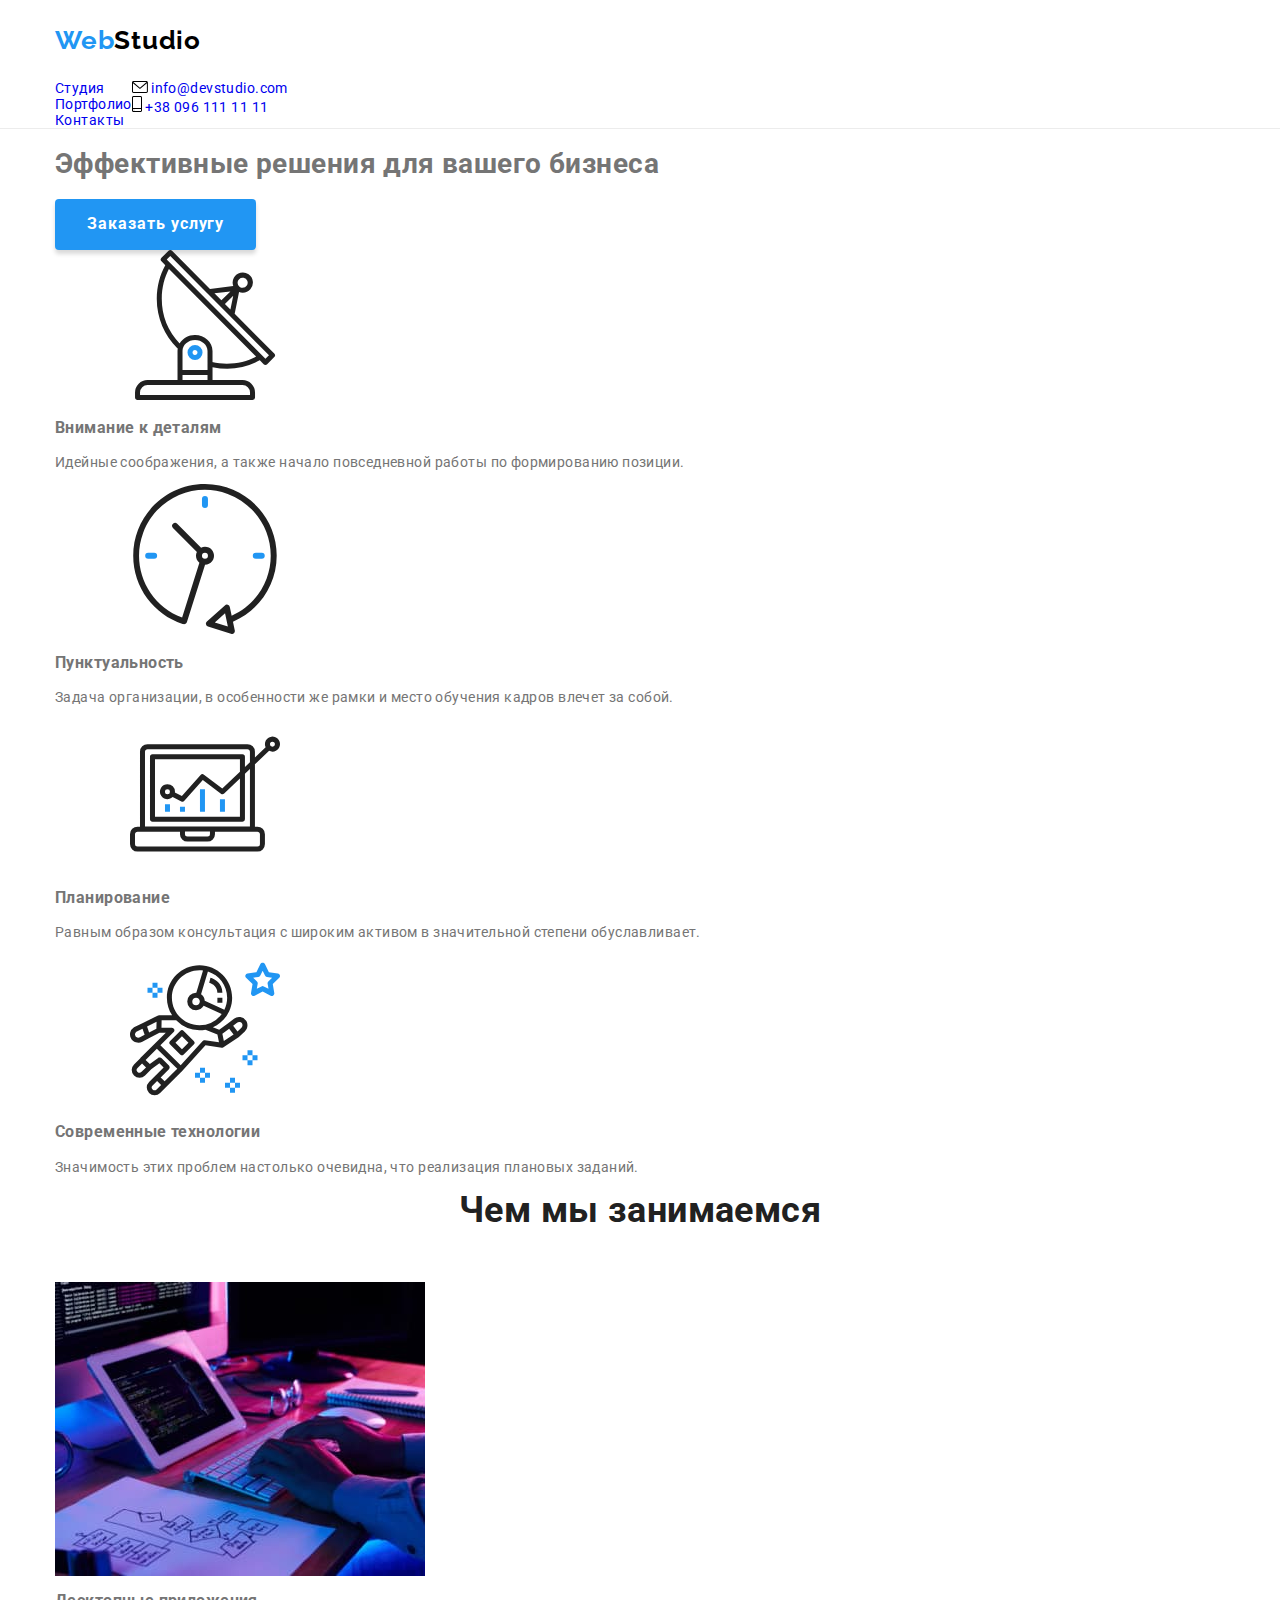
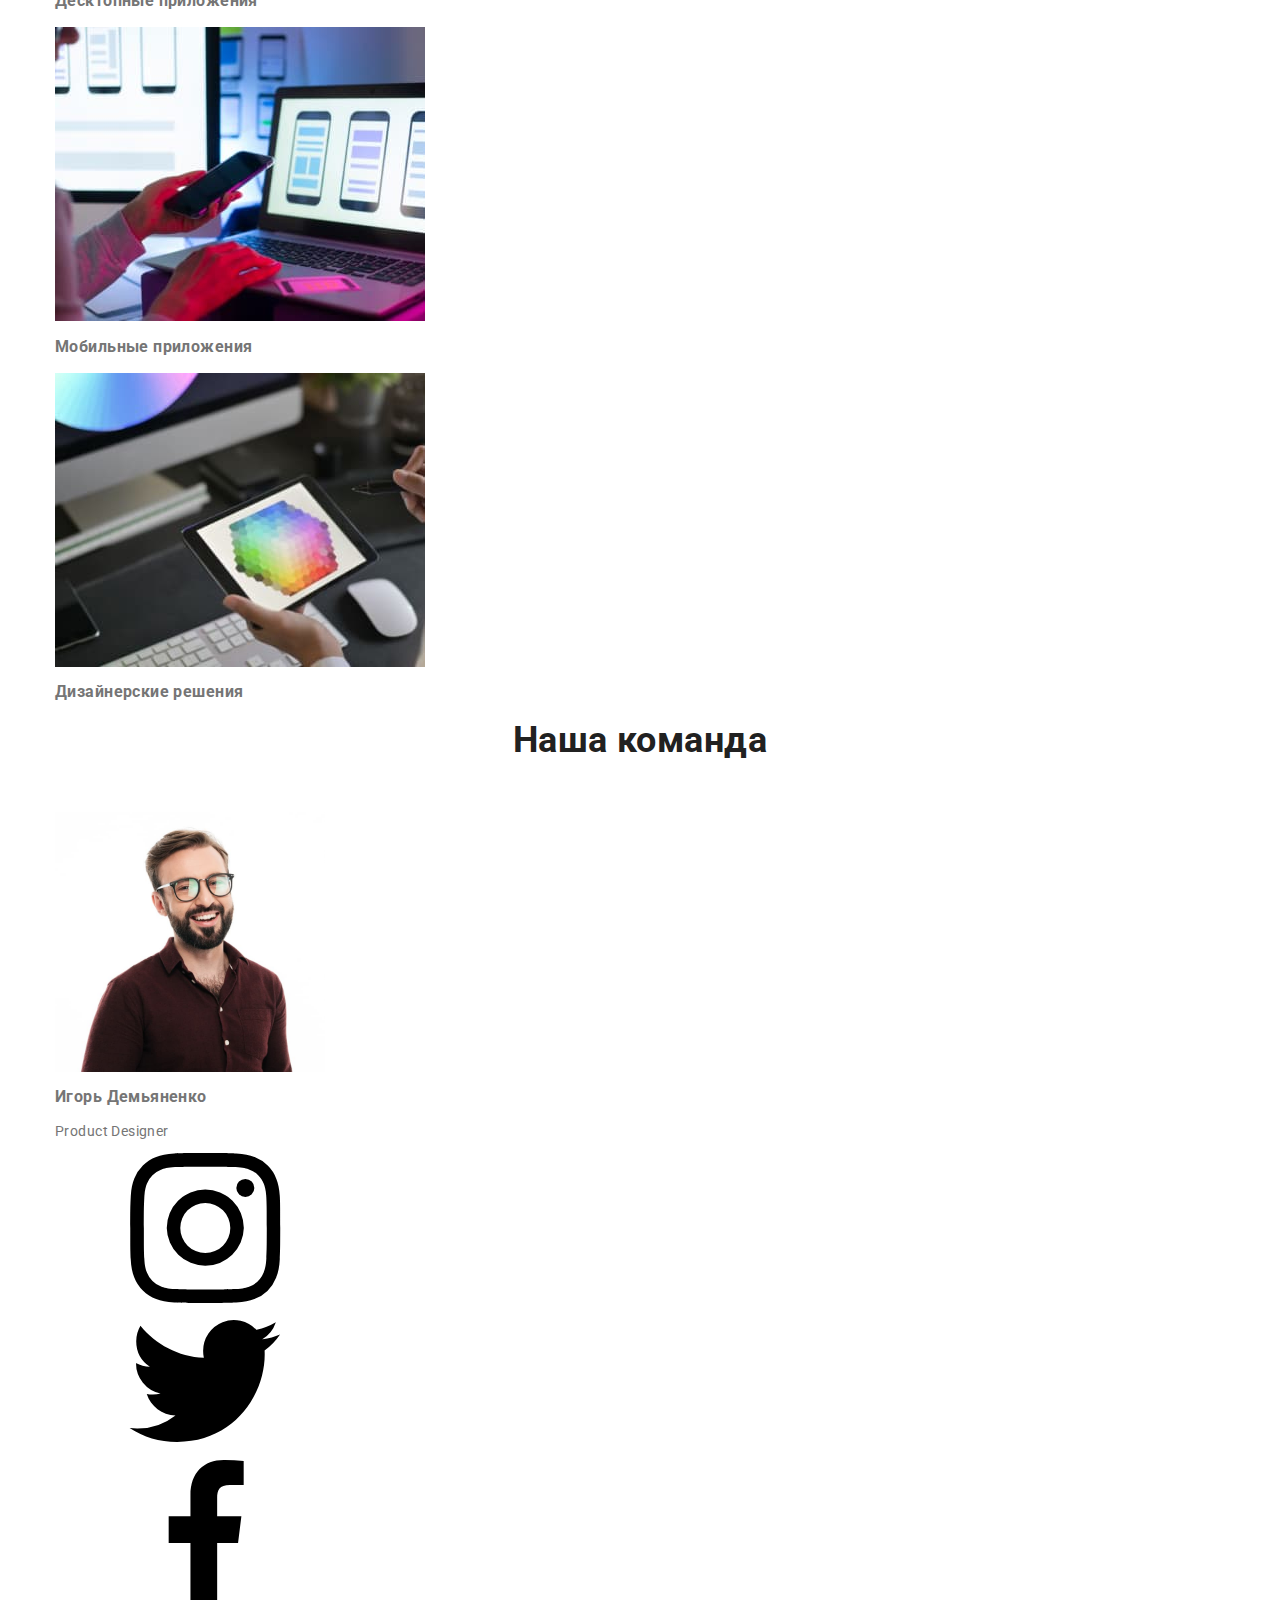
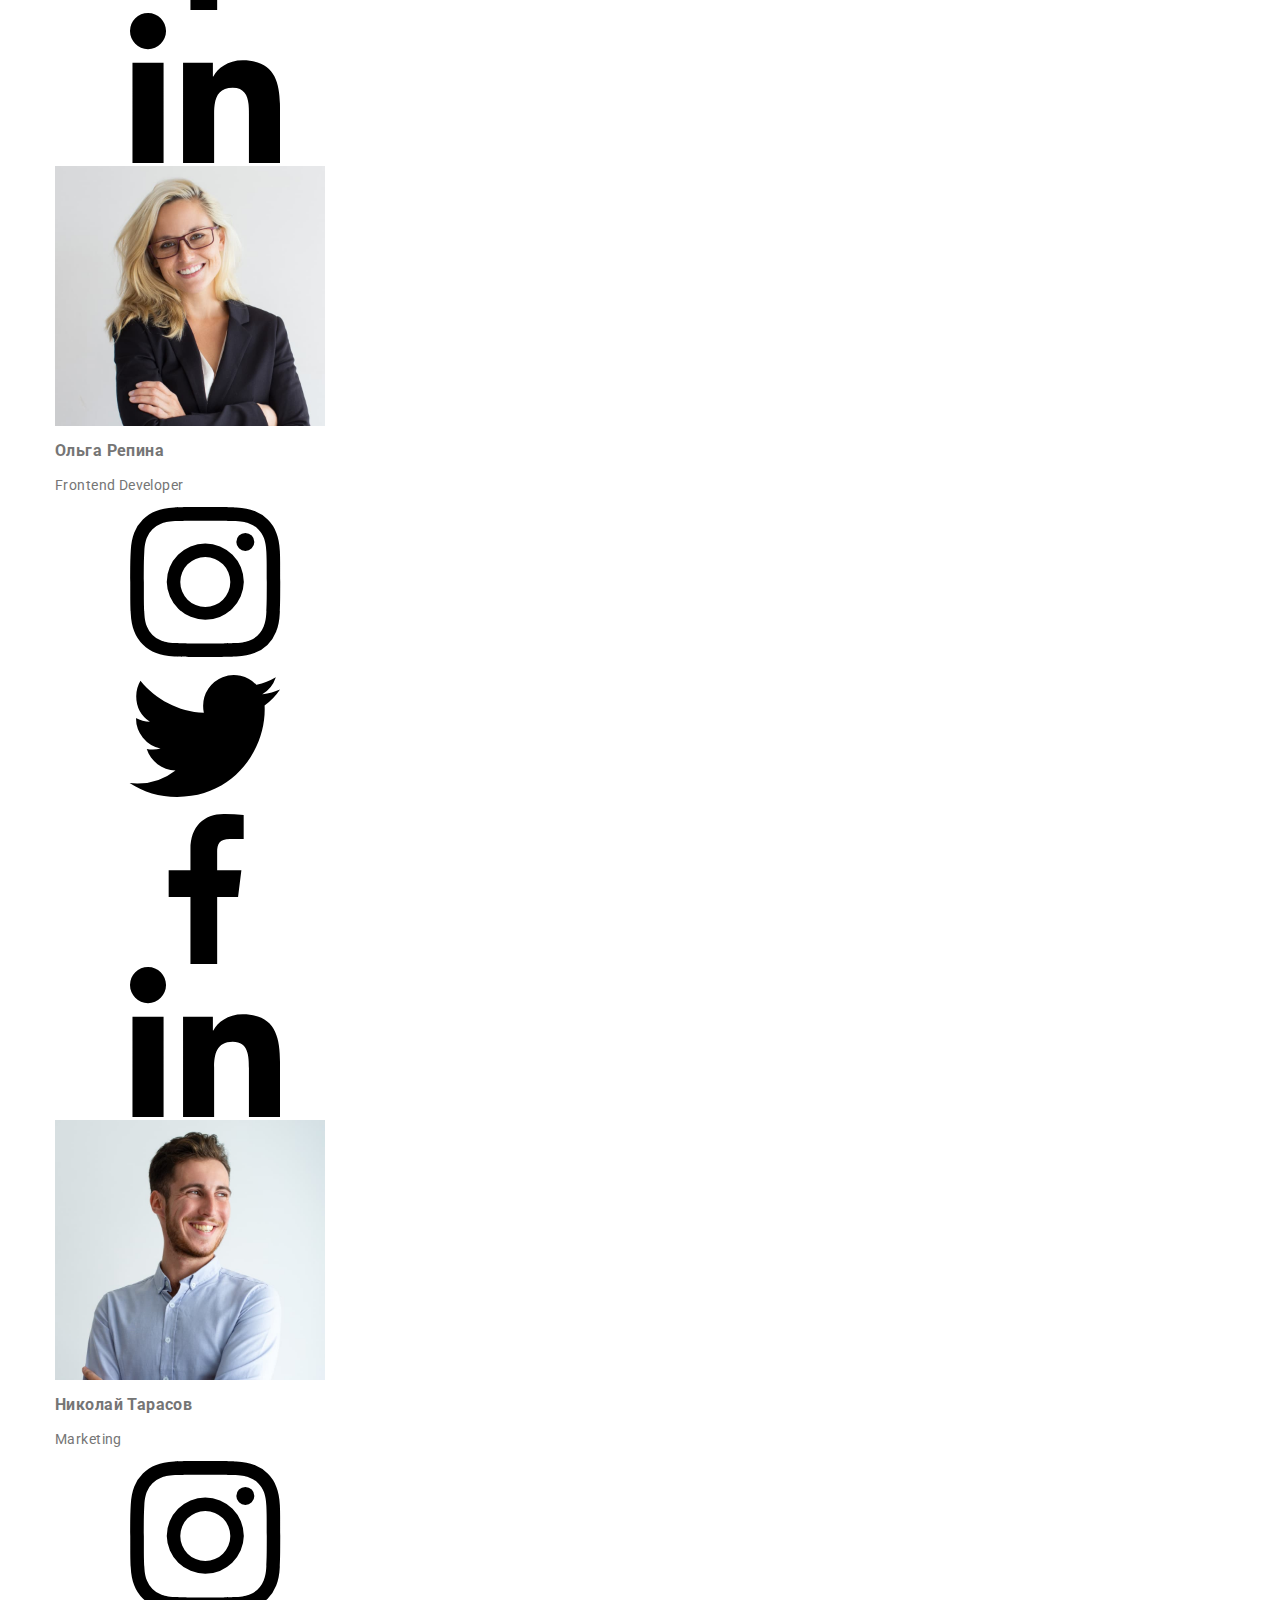
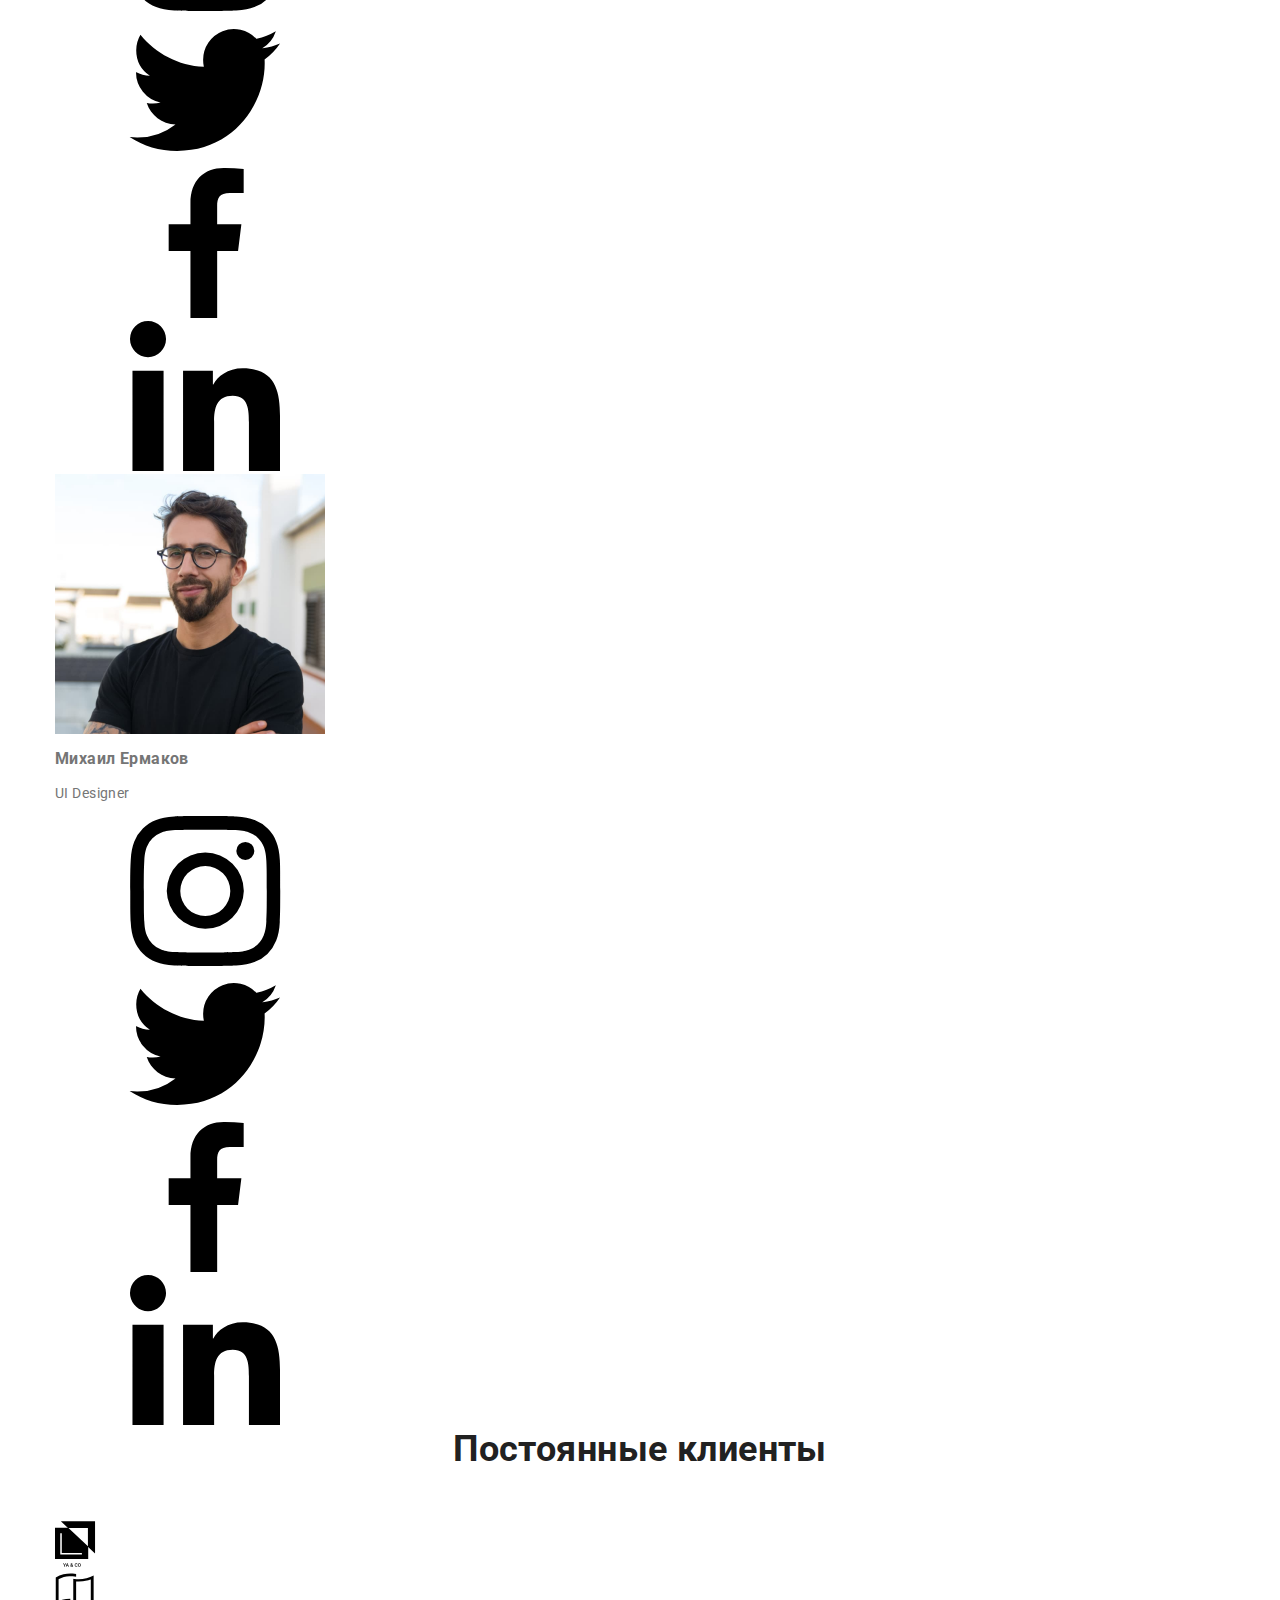
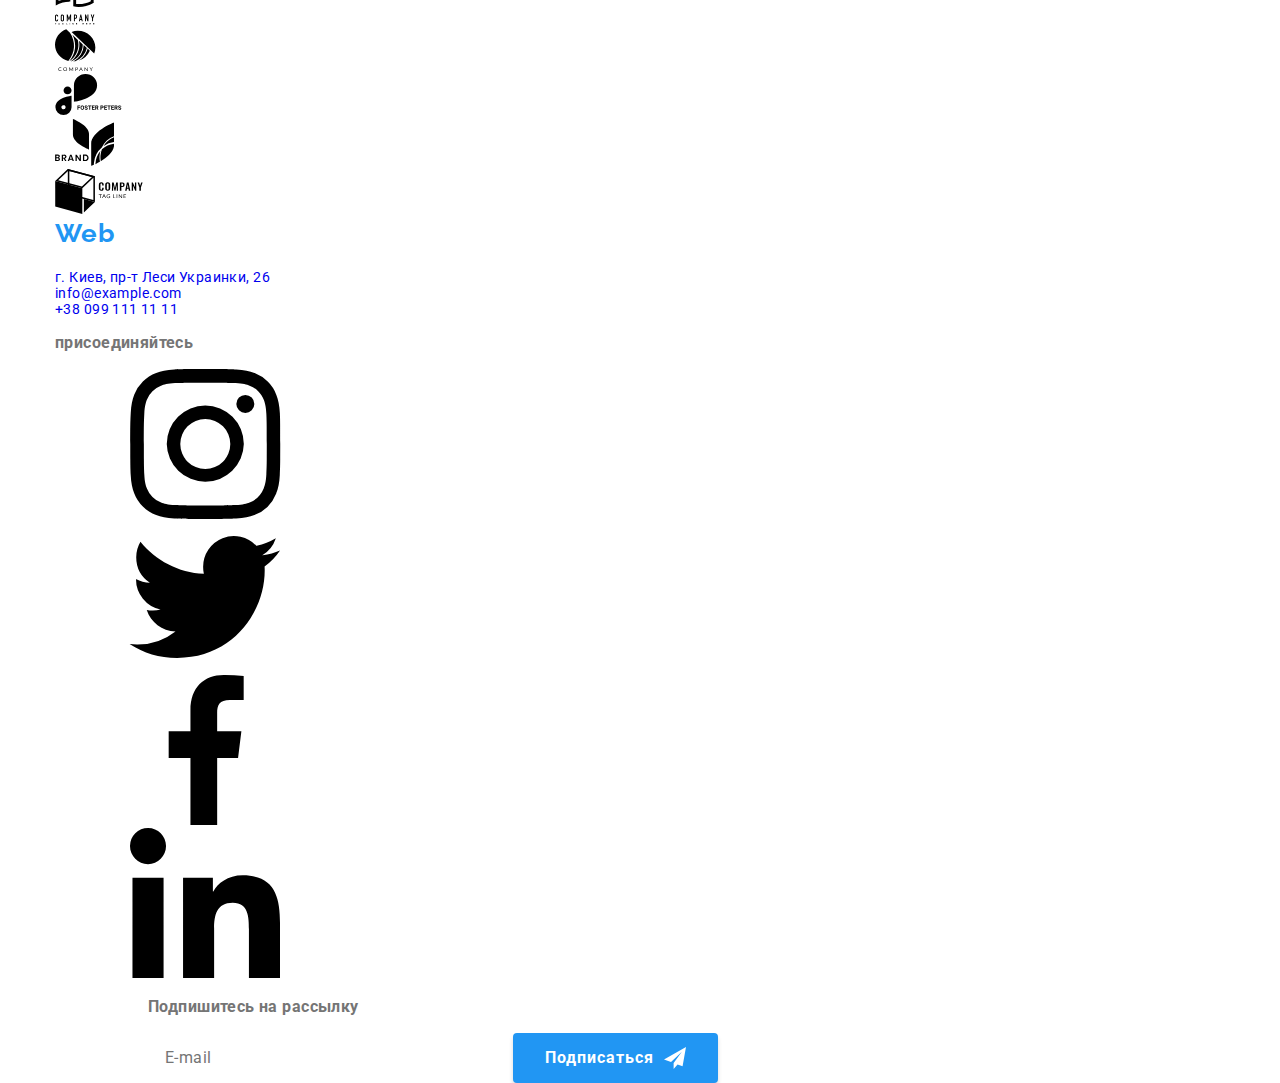
==== index.html @ e9472a6f "Добавляет мобильное меню" ====
<!DOCTYPE html>
<html lang="ru">
<head>
    <meta charset="UTF-8">
    <meta name="viewport" content="width=device-width, initial-scale=1.0">
    <title>WebStudio</title>
    <link rel="preconnect" href="https://fonts.gstatic.com">
    <link href="https://fonts.googleapis.com/css2?family=Raleway:wght@700&family=Roboto:wght@400;500;700;900&display=swap" rel="stylesheet">
    <link rel="stylesheet" href="./css/main.min.css">
</head>
<body>
    <!-- Шапка страницы -->
    <header class="page-header">
        <!-- Главная навигация -->
    <div class="container main-nav">
    <nav class="page-header__nav">
        <a class="logo" href="./index.html">
            Web<span class="logo logo--studio">Studio</span>
        </a>
        <div class="page-header__menu">
            <ul class="site-menu">
                <li class="site-menu__item"><a href="#" class="site-menu__link current">Студия</a></li>
                <li class="site-menu__item"><a href="./portfolio.html" class="site-menu__link">Портфолио</a></li>
                <li class="site-menu__item"><a href="#" class="site-menu__link">Контакты</a></li>
            </ul>
            <ul class="contact-nav">
                <li class="contact-nav__item"><a href="mailto:info@devstudio.com" class="contact-nav__link">
                    <svg class="contact-nav__icon" width="16" height="12">
                        <use href="./images/icons.svg#icon-envelope"></use>
                    </svg>
                    info@devstudio.com</a></li>
                <li class="contact-nav__item"><a href="tel:+380961111111" class="contact-nav__link">
                    <svg class="contact-nav__icon" width="10" height="16">
                        <use href="./images/icons.svg#icon-smartphone"></use>
                    </svg>
                    +38 096 111 11 11</a></li> 
            </ul>
        </div> 
    </nav>
    <button class="menu-toggle js-open-menu">
        <svg class="menu-toggle__icon" width="40" height="40">
            <use href="./images/icons.svg#icon-menu"></use>
        </svg>
        </button>
    </div>
    </header>

    <main>
        <section class="hero">
            <div class="container">
                <div class="hero__container">
                <h1 class="hero__title">Эффективные решения для вашего бизнеса</h1>
            <button name="button" class="button" data-modal-open>Заказать услугу</button>
                </div>
            </div>
        </section>
    <section class="features">
        <div class="container">
            <h2 class="visually-hidden">Особенности</h2>
            <ul class="features__list">
                <li class="features__item">
                    <div class="features__container">
                    <svg class="features__icon">
                        <use href="./images/icons.svg#icon-antenna"></use>
                    </svg>
                    </div>
                    <h3 class="features__title">Внимание к деталям</h3>
                    <p class="features__description">Идейные соображения, а также начало повседневной работы по формированию позиции.</p>
                </li>
                <li class="features__item">
                    <div class="features__container">
                        <svg class="features__icon">
                            <use href="./images/icons.svg#icon-clock"></use>
                        </svg>
                    </div>
                    <h3 class="features__title">Пунктуальность</h3>
                    <p class="features__description">Задача организации, в особенности же рамки и место обучения кадров влечет за собой.</p>
                </li>
                <li class="features__item">
                    <div class="features__container">
                    <svg class="features__icon">
                        <use href="./images/icons.svg#icon-diagram"></use>
                    </svg>
                    </div>
                    <h3 class="features__title">Планирование</h3>
                    <p class="features__description">Равным образом консультация с широким активом в значительной степени обуславливает.</p>
                </li>
                <li class="features__item">
                    <div class="features__container">
                    <svg class="features__icon">
                        <use href="./images/icons.svg#icon-astronaut"></use>
                    </svg>
                    </div>
                    <h3 class="features__title">Современные технологии</h3>
                    <p class="features__description">Значимость этих проблем настолько очевидна, что реализация плановых заданий.</p>
                </li>
            </ul>
        </div>
    </section>
    <section class="section projects">
        <div class="container">
            <h2 class="section__title">Чем мы занимаемся</h2>
            <ul class="projects__list">
                <li class="projects__item">
                    <div class="projects__thumb">
                        <img src="./images/box1.jpg" alt="Компьютер" width="370">
                        <h3 class="projects__desc">Десктопные приложения</h3>
                    </div>
                </li>
                <li class="projects__item">
                    <div class="projects__thumb">
                        <img src="./images/box2.jpg" alt="Ноутбук" width="370">
                        <h3 class="projects__desc">Мобильные приложения</h3>
                    </div>
                </li>
                <li class="projects__item">
                    <div class="projects__thumb">
                        <img src="./images/box3.jpg" alt="Планшет" width="370">
                        <h3 class="projects__desc">Дизайнерские решения</h3>
                    </div>
                </li>
            </ul>
        </div>
    </section>
    <section class="section team">
        <div class="container">
            <h2 class="section__title">Наша команда</h2>
            <ul class="team-member">
                <li class="team-member__card">
                    <img src="./images/photo-igor.jpg" alt="Фото Игоря Демьяненко" width="270">
                    <div class="team-member__info">
                        <h3 class="team-member__name">Игорь Демьяненко</h3>
                        <p class="team-member__position">Product Designer</p>
                        <ul class="social">
                            <li class="social__item">
                                <a href="#" class="social__link">
                                    <svg class="social__icon">
                                        <use href="./images/icons.svg#icon-instagram"></use>
                                    </svg>
                                </a>
                            </li>
                            <li class="social__item">
                                <a href="#" class="social__link">
                                    <svg class="social__icon">
                                        <use href="./images/icons.svg#icon-twitter"></use>
                                    </svg>
                                </a>
                            </li>
                            <li class="social__item">
                                <a href="#" class="social__link">
                                    <svg class="social__icon">
                                        <use href="./images/icons.svg#icon-facebook"></use>
                                    </svg>
                                </a>
                            </li>
                            <li class="social__item">
                                <a href="#" class="social__link">
                                    <svg class="social__icon">
                                        <use href="./images/icons.svg#icon-linkedin"></use>
                                    </svg>
                                </a>
                            </li>
                        </ul>
                    </div>
                </li>
                <li class="team-member__card">
                    <img src="./images/photo-olga.jpg" alt="Фото Ольги Репиной" width="270" height="260">
                    <div class="team-member__info">
                        <h3 class="team-member__name">Ольга Репина</h3>
                        <p class="team-member__position">Frontend Developer</p>
                        <ul class="social">
                            <li class="social__item">
                                <a href="#" class="social__link">
                                    <svg class="social__icon">
                                        <use href="./images/icons.svg#icon-instagram"></use>
                                    </svg>
                                </a>
                            </li>
                            <li class="social__item">
                                <a href="#" class="social__link">
                                    <svg class="social__icon">
                                        <use href="./images/icons.svg#icon-twitter"></use>
                                    </svg>
                                </a>
                            </li>
                            <li class="social__item">
                                <a href="#" class="social__link">
                                    <svg class="social__icon">
                                        <use href="./images/icons.svg#icon-facebook"></use>
                                    </svg>
                                </a>
                            </li>
                            <li class="social__item">
                                <a href="#" class="social__link">
                                    <svg class="social__icon">
                                        <use href="./images/icons.svg#icon-linkedin"></use>
                                    </svg>
                                </a>
                            </li>
                        </ul>
                    </div>
                </li>
                <li class="team-member__card">
                    <img src="./images/photo-nicolai.jpg" alt="Фото Николая Тарасова" width="270">
                    <div class="team-member__info">
                        <h3 class="team-member__name">Николай Тарасов</h3>
                        <p class="team-member__position">Marketing</p>
                        <ul class="social">
                            <li class="social__item">
                                <a href="#" class="social__link">
                                    <svg class="social__icon">
                                        <use href="./images/icons.svg#icon-instagram"></use>
                                    </svg>
                                </a>
                            </li>
                            <li class="social__item">
                                <a href="#" class="social__link">
                                    <svg class="social__icon">
                                        <use href="./images/icons.svg#icon-twitter"></use>
                                    </svg>
                                </a>
                            </li>
                            <li class="social__item">
                                <a href="#" class="social__link">
                                    <svg class="social__icon">
                                        <use href="./images/icons.svg#icon-facebook"></use>
                                    </svg>
                                </a>
                            </li>
                            <li class="social__item">
                                <a href="#" class="social__link">
                                    <svg class="social__icon">
                                        <use href="./images/icons.svg#icon-linkedin"></use>
                                    </svg>
                                </a>
                            </li>
                        </ul>
                    </div>
                </li>
                <li class="team-member__card">
                    <img src="./images/photo-michael.jpg" alt="Фото Михаила Ермакова" width="270">
                    <div class="team-member__info">
                        <h3 class="team-member__name">Михаил Ермаков</h3>
                        <p class="team-member__position">UI Designer</p>
                        <ul class="social">
                            <li class="social__item">
                                <a href="#" class="social__link">
                                    <svg class="social__icon">
                                        <use href="./images/icons.svg#icon-instagram"></use>
                                    </svg>
                                </a>
                            </li>
                            <li class="social__item">
                                <a href="#" class="social__link">
                                    <svg class="social__icon">
                                        <use href="./images/icons.svg#icon-twitter"></use>
                                    </svg>
                                </a>
                            </li>
                            <li class="social__item">
                                <a href="#" class="social__link">
                                    <svg class="social__icon">
                                        <use href="./images/icons.svg#icon-facebook"></use>
                                    </svg>
                                </a>
                            </li>
                            <li class="social__item">
                                <a href="#" class="social__link">
                                    <svg class="social__icon">
                                        <use href="./images/icons.svg#icon-linkedin"></use>
                                    </svg>
                                </a>
                            </li>
                        </ul>
                    </div>
                </li>
            </ul>
        </div>
    </section>
    <section class="section clients">
        <div class="container">
            <h2 class="section__title">Постоянные клиенты</h2>
            <ul class="clients__list">
                <li class="clients__item">
                    <a href="#" class="clients__link">
                        <svg class="clients__icon" width="44.27" height="49.23">
                            <use href="./images/icons.svg#icon-logo"></use>
                        </svg>
                    </a>
                </li>
                <li class="clients__item">
                    <a href="#" class="clients__link">
                        <svg class="clients__icon" width="40" height="52">
                            <use href="./images/icons.svg#icon-logo2"></use>
                        </svg>
                    </a>
                </li>
                <li class="clients__item">
                    <a href="#" class="clients__link">
                        <svg class="clients__icon" width="41" height="42.6">
                            <use href="./images/icons.svg#icon-logo3"></use>
                        </svg>
                    </a>
                </li>
                <li class="clients__item">
                    <a href="#" class="clients__link">
                        <svg class="clients__icon" width="79.66" height="42.02">
                            <use href="./images/icons.svg#icon-logo4"></use>
                        </svg>
                    </a>
                </li>
                <li class="clients__item">
                    <a href="#" class="clients__link">
                        <svg class="clients__icon" width="59" height="47">
                            <use href="./images/icons.svg#icon-logo5"></use>
                        </svg>
                    </a>
                </li>
                <li class="clients__item">
                    <a href="#" class="clients__link">
                        <svg class="clients__icon" width="88.48" height="45.44">
                            <use href="./images/icons.svg#icon-logo6"></use>
                        </svg>
                    </a>
                </li>
            </ul>
        </div>
    </section>
    </main>
    <footer>
        <div class="container">
            <div class="footer">
            <div class="footer__nav">
            <a class="logo logo__footer" href="./index.html">
                Web<span class="logo__footer logo__footer--studio">Studio</span>
            </a>
            <address>
                <a href="https://www.google.com/maps/place/%D0%B1%D1%83%D0%BB%D1%8C%D0%B2%D0%B0%D1%80+%D0%9B%D0%B5%D1%81%D1%96+%D0%A3%D0%BA%D1%80%D0%B0%D1%97%D0%BD%D0%BA%D0%B8,+26,+%D0%9A%D0%B8%D1%97%D0%B2,+02000/@50.4265807,30.5361971,17z/data=!3m1!4b1!4m5!3m4!1s0x40d4cf0e033ecbe9:0x57a4dffefec77da0!8m2!3d50.4265807!4d30.5383858" class="footer__address">г. Киев, пр-т Леси Украинки, 26</a>
                <ul>        
                    <li>
                        <a href="mailto:info@example.com" class="footer__contact">info@example.com</a>
                    </li>
                    <li>
                        <a href="tel:+380991111111" class="footer__contact">+38 099 111 11 11</a>
                    </li>
                </ul>
            </address>
            </div>
            <div class="footer__social">
                <h3 class="footer__title">присоединяйтесь</h3>
                <ul class="social">
                    <li class="social__item">
                        <a href="#" class="footer__social-link">
                            <svg class="footer__social-icon">
                                <use href="./images/icons.svg#icon-instagram"></use>
                            </svg>
                        </a>
                    </li>
                    <li class="social__item">
                        <a href="#" class="footer__social-link">
                            <svg class="footer__social-icon">
                                <use href="./images/icons.svg#icon-twitter"></use>
                            </svg>
                        </a>
                    </li>
                    <li class="social__item">
                        <a href="#" class="footer__social-link">
                            <svg class="footer__social-icon">
                                <use href="./images/icons.svg#icon-facebook"></use>
                            </svg>
                        </a>
                    </li>
                    <li class="social__item">
                        <a href="#" class="footer__social-link">
                            <svg class="footer__social-icon">
                                <use href="./images/icons.svg#icon-linkedin"></use>
                            </svg>
                        </a>
                    </li>
                </ul>
            </div>
            <div class="sign-up">
                <h3 class="footer__title">Подпишитесь на рассылку</h3>
                <form class="sign-up__form" autocomplete="on">
                    <div class="sign-up__field">
                        <input type="email" class="sign-up__mail-input" name="mail" id="mail" placeholder="E-mail" autocomplete="on">
                        <button type="submit" class="button button--sign">Подписаться
                            <svg class="sign-up__icon">
                                <use href="./images/icons.svg#icon-send"></use>
                            </svg>
                        </button>
                    </div>
                </form>
            </div>
            </div>
        </div>
    </footer>
    <div class="backdrop backdrop--is-hidden" data-modal>
        <div class="modal">
            <button class="modal__close" data-modal-close>
                <svg class="modal__close-icon" width="18" height="18">
                    <use href="./images/icons.svg#icon-close"></use>
                </svg>
            </button>
            <h2 class="form__title">Оставьте свои данные, мы вам перезвоним</h2>
            <form class="form" autocomplete="off">
                <label class="form__field">
                    <span class="form__label">Имя</span>
                    <input type="text" class="form__input" name="name" placeholder=" " autofocus>
                    <svg class="form__icon" width="18" height="18">
                        <use href="./images/icons.svg#icon-person"></use>
                    </svg>
                </label>
                <label class="form__field">
                    <span class="form__label">Телефон</span>
                    <input type="tel" class="form__input" name="tel" placeholder=" ">
                    <svg class="form__icon" width="18" height="18">
                        <use href="./images/icons.svg#icon-phone"></use>
                    </svg>
                </label>
                <label class="form__field">
                    <span class="form__label">Почта</span>
                    <input type="email" class="form__input" name="email" placeholder=" ">
                    <svg class="form__icon" width="18" height="18">
                        <use href="./images/icons.svg#icon-email"></use>
                    </svg>
                </label>
                <label class="form__field textarea-field">
                    <span class="form__label">Комментарий</span>
                    <textarea name="comment" class="form-textarea" placeholder="Введите текст"></textarea>
                </label>
                
                <label class="checkbox__label">
                    <input class="checkbox" type="checkbox" name="checkbox">
                    <svg class="checkbox__icon" width="16" height="15">
                        <use href="./images/icons.svg#icon-check"></use>
                    </svg>
                    <span class="checkbox__text">Соглашаюсь с рассылкой и принимаю <a href="#" class="checkbox__policy">Условия договора</a></span>
                </label>
                <button class="button button--form" type="submit">Отправить</button>
            </form>
        </div>
    </div>
    <div class="menu-container js-menu-container" id="mobile-menu">
        <button class="menu-toggle js-close-menu">
            <svg class="menu-toggle__icon" width="40" height="40">
                <use href="./images/icons.svg#icon-menu-close"></use>
            </svg>
        </button>
        <div class="mobile">
        <ul class="mobile-menu">
            <li class="mobile-menu__item"><a href="#" class="mobile-menu__link current">Студия</a></li>
            <li class="mobile-menu__item"><a href="./portfolio.html" class="mobile-menu__link">Портфолио</a></li>
            <li class="mobile-menu__item"><a href="#" class="mobile-menu__link">Контакты</a></li>
        </ul>
        <ul class="mobile-contact">
            <li class="mobile-contact__item"><a href="mailto:info@devstudio.com" class="mobile-contact__link">
                info@devstudio.com</a></li>
            <li class="mobile-contact__item"><a href="tel:+380961111111" class="mobile-contact__link">
                +38 096 111 11 11</a></li> 
        </ul>
        </div>
    </div>
    <script src="./js/modal.js"></script>
    <script src="./js/mobile-menu.js"></script>
</body>

</html>
---- css/main.min.css ----
/*! modern-normalize v1.0.0 | MIT License | https://github.com/sindresorhus/modern-normalize */ul{list-style:none}a{text-decoration:none}code,kbd,samp,pre{font-family:'Open Sans', sans-serif;font-size:1em}*,*::before,*::after{-webkit-box-sizing:border-box;box-sizing:border-box}:root{-moz-tab-size:4;-o-tab-size:4;tab-size:4}html{line-height:1.15;-webkit-text-size-adjust:100%}body{margin:0;padding:0}body{font-family:system-ui,-apple-system,"Segoe UI",Roboto,Helvetica,Arial,sans-serif,"Apple Color Emoji","Segoe UI Emoji"}hr{height:0;color:inherit}abbr[title]{-webkit-text-decoration:underline dotted;text-decoration:underline dotted}b,strong{font-weight:bolder}small{font-size:80%}sub,sup{font-size:75%;line-height:0;position:relative;vertical-align:baseline}sub{bottom:-0.25em}sup{top:-0.5em}table{text-indent:0;border-color:inherit}button,input,optgroup,select,textarea{font-family:inherit;font-size:100%;line-height:1.15;margin:0}address{font-style:normal}button,select{text-transform:none}button,[type='button'],[type='reset'],[type='submit']{-webkit-appearance:button}::-moz-focus-inner{border-style:none;padding:0}:-moz-focusring{outline:1px dotted ButtonText}:-moz-ui-invalid{box-shadow:none}legend{padding:0}progress{vertical-align:baseline}::-webkit-inner-spin-button,::-webkit-outer-spin-button{height:auto}[type='search']{-webkit-appearance:textfield;outline-offset:-2px}::-webkit-search-decoration{-webkit-appearance:none}::-webkit-file-upload-button{-webkit-appearance:button;font:inherit}summary{display:list-item}:root{--dark-text: #212121;--colorful-text: #2196F3;--dark-logo: #000000;--main-light: #FFFFFF;--main-text: #757575;--light-text-op60: rgba(255, 255, 255, 0.6);--back-dark: #2F303A;--back-light: #F5F4FA;--social-link-col: #AFB1B8;--social-back: rgba(255, 255, 255, 0.1);--proects-back: rgba(47, 48, 58, 0.8);--portfolio-back: rgba(33, 150, 243, 0.9);--modal-back: rgba(0, 0, 0, 0.2);--close-button: rgba(0, 0, 0, 0.1);--input-border: rgba(33, 33, 33, 0.2);--card-set-gap: 30px;--timing-function: cubic-bezier(0.4, 0, 0.2, 1)}.visually-hidden{position:absolute;width:1px;height:1px;margin:-1px;border:0;padding:0;white-space:nowrap;-webkit-clip-path:inset(100%);clip-path:inset(100%);clip:rect(0 0 0 0);overflow:hidden}ul{padding:0;margin:0}img{display:block;max-width:100%;height:auto}body{background-color:var(--main-light);color:var(--main-text);font-family:"Roboto", sans-serif;letter-spacing:0.03em;font-weight:400;font-size:14px}.container{min-width:320px;max-width:1200px;padding:0 15px;margin:0 auto}header{border-bottom:1px solid #ECECEC}.main-nav{display:-webkit-box;display:-ms-flexbox;display:flex;-webkit-box-pack:justify;-ms-flex-pack:justify;justify-content:space-between}.page-header__menu{display:none}@media screen and (min-width: 768px){.page-header__menu{display:-webkit-box;display:-ms-flexbox;display:flex}}.logo{display:block;padding-bottom:16px;padding-top:16px;font-family:"Raleway", sans-serif;font-weight:700;font-size:24px;line-height:1.2;letter-spacing:0.03em;color:var(--colorful-text)}@media screen and (min-width: 768px){.logo{padding-bottom:26px;padding-top:26px}}@media screen and (min-width: 1200px){.logo{padding-bottom:24px;padding-top:25px;font-size:26px}}.logo--studio{display:inline;color:var(--dark-logo)}.logo__footer{display:inline-block;margin-bottom:20px;padding-top:0;padding-bottom:0}.logo__footer--studio{color:var(--main-light);margin-bottom:0}.menu-container{position:fixed;top:0;left:0;width:100vw;height:100vh;padding:48px 40px;background-color:tomato;-webkit-transform:translateX(100%);transform:translateX(100%);-webkit-transition:-webkit-transform 250ms var(--timing-function);transition:-webkit-transform 250ms var(--timing-function);transition:transform 250ms var(--timing-function);transition:transform 250ms var(--timing-function), -webkit-transform 250ms var(--timing-function)}.menu-container.is-open{-webkit-transform:translateX(0);transform:translateX(0)}.menu-toggle{min-height:40px;min-width:40px;display:-webkit-box;display:-ms-flexbox;display:flex;-webkit-box-align:center;-ms-flex-align:center;align-items:center;-webkit-box-pack:center;-ms-flex-pack:center;justify-content:center;background-color:transparent;cursor:pointer;border:none;border-radius:50%;outline:none}.menu-toggle:hover,.menu-toggle:focus{fill:var(--colorful-text)}@media (min-width: 768px){.menu-toggle{display:none}}.menu-container .menu-toggle{position:absolute;top:10px;right:15px;color:#fff}.mobile-menu{padding:0;margin:0;list-style:none}.mobile-menu__link{display:block;padding:10px;color:green;text-decoration:none}.button{display:inline-block;border-radius:4px;padding:10px 32px;min-width:200px;color:var(--main-light);background-color:var(--colorful-text);font-family:inherit;font-weight:700;font-size:16px;line-height:1.9;letter-spacing:0.06em;text-align:center;-webkit-box-shadow:0px 4px 4px rgba(0,0,0,0.15);box-shadow:0px 4px 4px rgba(0,0,0,0.15);border:none;cursor:pointer}.button--form{display:block;margin:0 auto;-webkit-transition:background-color 250ms var(--timing-function);transition:background-color 250ms var(--timing-function)}.button--form:hover,.button--form:focus{background-color:#188CE8}.button--sign{display:-webkit-box;display:-ms-flexbox;display:flex;-webkit-box-align:center;-ms-flex-align:center;align-items:center;height:50px;margin-left:12px}.sign-up{width:570px;margin-left:93px}.sign-up__mail-input{display:block;width:358px;height:50px;background-color:transparent;padding:15px 16px;font-family:inherit;font-weight:400;font-size:16px;line-height:1.25;letter-spacing:0.03em;color:var(--light-text-op60);border-radius:4px;border:1px solid rgba(255,255,255,0.3)}.sign-up__field{display:-webkit-box;display:-ms-flexbox;display:flex}.sign-up__icon{width:24px;height:24px;margin-left:10px}.backdrop{position:fixed;top:0;left:0;z-index:2;width:100%;height:100%;background-color:var(--modal-back);-webkit-transform:scale(1);transform:scale(1);opacity:1;visibility:visible;-webkit-transition:opacity 250ms var(--timing-function),visibility 250ms var(--timing-function),-webkit-transform 250ms var(--timing-function);transition:opacity 250ms var(--timing-function),visibility 250ms var(--timing-function),-webkit-transform 250ms var(--timing-function);transition:opacity 250ms var(--timing-function),transform 250ms var(--timing-function),visibility 250ms var(--timing-function);transition:opacity 250ms var(--timing-function),transform 250ms var(--timing-function),visibility 250ms var(--timing-function),-webkit-transform 250ms var(--timing-function)}.backdrop--is-hidden{opacity:0;pointer-events:none;visibility:hidden;-webkit-transform:scale(1.1);transform:scale(1.1)}.backdrop--is-hidden .modal{-webkit-transform:translate(-50%, -50%) scale(1.1);transform:translate(-50%, -50%) scale(1.1)}.modal{position:absolute;top:50%;left:50%;-webkit-transform:translate(-50%, -50%) scale(1);transform:translate(-50%, -50%) scale(1);min-height:581px;width:528px;overflow-y:auto;padding:40px;-webkit-transition:-webkit-transform 250ms var(--timing-function);transition:-webkit-transform 250ms var(--timing-function);transition:transform 250ms var(--timing-function);transition:transform 250ms var(--timing-function), -webkit-transform 250ms var(--timing-function);background-color:var(--main-light)}.modal__close{position:absolute;top:8px;right:8px;height:30px;width:30px;display:-webkit-box;display:-ms-flexbox;display:flex;-webkit-box-pack:center;-ms-flex-pack:center;justify-content:center;-webkit-box-align:center;-ms-flex-align:center;align-items:center;border-radius:50px;padding:6px;background-color:var(--main-light);border:1px solid var(--close-button)}.modal__close:hover .modal__close-icon,.modal__close:focus .modal__close-icon{fill:var(--colorful-text);cursor:pointer}.modal__close-icon{fill:currentColor;-webkit-transition:fill 250ms var(--timing-function);transition:fill 250ms var(--timing-function)}.form{width:100%}.form__title{margin:0 0 12px 0;padding:0;font-weight:700;font-size:20px;line-height:1.172;text-align:center;letter-spacing:0.03em;color:var(--dark-text)}.form__field{display:-webkit-box;display:-ms-flexbox;display:flex;-webkit-box-orient:vertical;-webkit-box-direction:normal;-ms-flex-direction:column;flex-direction:column;position:relative;margin-bottom:10px}.form__field:focus-within{cursor:pointer}.form__field:focus-within>.form__icon{fill:var(--colorful-text)}.form__field:focus-within>.form__input,.form__field:focus-within>.form-textarea{border:1px solid var(--colorful-text);outline:none}.form__field:active>.form__input,.form__field:active>.form-textarea{border:1px solid var(--colorful-text);outline:none}.form__label{margin-bottom:4px;color:var(--main-text);font:inherit;font-weight:400;font-size:12px;line-height:1.172;letter-spacing:0.01em}.form__input,.form-textarea{width:100%;margin:0;padding:11px 42px;font-family:inherit;font-weight:400;font-size:12px;line-height:1.172;letter-spacing:0.01em;color:var(--main-text);border-radius:4px;border:1px solid var(--input-border);-webkit-transition:border 250ms var(--timing-function);transition:border 250ms var(--timing-function)}.form__input:focus-within,.form-textarea:focus-within{cursor:pointer}.form__icon{position:absolute;display:inline-block;top:50%;left:12px;-webkit-transition:fill 250ms var(--timing-function);transition:fill 250ms var(--timing-function)}.textarea-field{margin-bottom:20px}.form-textarea{padding:12px 16px;resize:none;width:448px;height:120px}.checkbox{position:absolute;width:1px;height:1px;margin:-1px;border:0;padding:0;white-space:nowrap;-webkit-clip-path:inset(100%);clip-path:inset(100%);clip:rect(0 0 0 0);overflow:hidden}.checkbox:checked+.checkbox__icon{border:none}.checkbox:checked+.checkbox__icon use{display:block}.checkbox__icon{border:2px solid #2a2a2a;border-radius:1px}.checkbox__icon use{display:none}.checkbox__label{display:-webkit-box;display:-ms-flexbox;display:flex;-webkit-box-pack:center;-ms-flex-pack:center;justify-content:center;-webkit-box-align:center;-ms-flex-align:center;align-items:center;margin-bottom:30px}.checkbox__label:hover{cursor:pointer}.checkbox__text{margin-left:8px;font-family:inherit;font-weight:400;font-size:14px;line-height:1.714;letter-spacing:0.03em;color:var(-main-text)}.checkbox__policy{font-family:inherit;font-weight:400;font-size:14px;line-height:1.714;letter-spacing:0.03em;color:var(--colorful-text);text-decoration:underline}.section__title{margin-top:0;margin-bottom:50px;color:var(--dark-text);font-weight:700;font-size:36px;line-height:1.2;text-align:center}.portfolio{padding-top:94px;padding-bottom:94px}.portfolio__nav{display:-webkit-box;display:-ms-flexbox;display:flex;-webkit-box-pack:center;-ms-flex-pack:center;justify-content:center;margin-bottom:50px}.portfolio__nav .portfolio__list:not(:last-child){margin-right:8px}.portfolio__button{display:block;border-radius:4px;padding:6px 22px;color:var(--dark-text);background-color:var(--back-light);font-family:inherit;font-size:16px;font-weight:500;line-height:1.6;text-align:center;border:none;cursor:pointer;-webkit-transition:color 250ms var(--timing-function),background-color 250ms var(--timing-function),-webkit-box-shadow 250ms var(--timing-function);transition:color 250ms var(--timing-function),background-color 250ms var(--timing-function),-webkit-box-shadow 250ms var(--timing-function);transition:color 250ms var(--timing-function),background-color 250ms var(--timing-function),box-shadow 250ms var(--timing-function);transition:color 250ms var(--timing-function),background-color 250ms var(--timing-function),box-shadow 250ms var(--timing-function),-webkit-box-shadow 250ms var(--timing-function)}.portfolio__button:hover,.portfolio__button:focus,.portfolio__button.current{color:var(--main-light);background-color:var(--colorful-text);-webkit-box-shadow:0px 3px 1px rgba(0,0,0,0.1),0px 1px 2px rgba(0,0,0,0.08),0px 2px 2px rgba(0,0,0,0.12);box-shadow:0px 3px 1px rgba(0,0,0,0.1),0px 1px 2px rgba(0,0,0,0.08),0px 2px 2px rgba(0,0,0,0.12)}.portfolio-set{padding:0;margin:0;list-style:none;display:-webkit-box;display:-ms-flexbox;display:flex;-ms-flex-wrap:wrap;flex-wrap:wrap;margin-left:calc( -1 * var(--card-set-gap));margin-top:calc( -1 * var(--card-set-gap))}.portfolio-set>.portfolio-set__item{-ms-flex-preferred-size:calc(100% / 3 - var(--card-set-gap));flex-basis:calc(100% / 3 - var(--card-set-gap));margin-left:var(--card-set-gap);margin-top:var(--card-set-gap)}.portfolio-card{border:1px solid #EEEEEE;cursor:pointer}.portfolio-card:hover .portfolio-card__overlay{-webkit-transform:translateY(0);transform:translateY(0);opacity:1}.portfolio-card:hover .portfolio-card__desc{opacity:1}.portfolio-card__thumb{position:relative;overflow:hidden}.portfolio-card__overlay{display:-webkit-box;display:-ms-flexbox;display:flex;position:absolute;top:0;left:0;width:100%;height:100%;background-color:var(--portfolio-back);-webkit-transform:translateY(100%);transform:translateY(100%);-webkit-transition:opacity 250ms var(--timing-function),-webkit-transform 250ms var(--timing-function);transition:opacity 250ms var(--timing-function),-webkit-transform 250ms var(--timing-function);transition:transform 250ms var(--timing-function),opacity 250ms var(--timing-function);transition:transform 250ms var(--timing-function),opacity 250ms var(--timing-function),-webkit-transform 250ms var(--timing-function);opacity:0}.portfolio-card__desc{position:absolute;top:50%;left:50%;-webkit-transform:translate(-50%, -50%);transform:translate(-50%, -50%);opacity:0;width:100%;height:100%;margin:0;padding:63px 24px;font-weight:400;font-size:18px;line-height:1.56;letter-spacing:0.03em;color:var(--main-light)}.card-card__content{padding:20px 24px}.portfolio-card__title{margin-top:0;margin-bottom:4px;color:var(--dark-text);font-weight:700;font-size:18px;line-height:2;letter-spacing:0.06em}.portfolio-card__type{margin-top:0;margin-bottom:0;font-size:16px;line-height:1.9;color:var(--main-text)}.portfolio-card__link{-webkit-transition:-webkit-box-shadow 250ms var(--timing-function);transition:-webkit-box-shadow 250ms var(--timing-function);transition:box-shadow 250ms var(--timing-function);transition:box-shadow 250ms var(--timing-function), -webkit-box-shadow 250ms var(--timing-function)}.portfolio-card__link:hover,.portfolio-card__link:focus{display:block;-webkit-box-shadow:0px 1px 1px rgba(0,0,0,0.12),0px 4px 4px rgba(0,0,0,0.06),1px 4px 6px rgba(0,0,0,0.16);box-shadow:0px 1px 1px rgba(0,0,0,0.12),0px 4px 4px rgba(0,0,0,0.06),1px 4px 6px rgba(0,0,0,0.16)}.portfolio-card__link:focus .portfolio-card__overlay{-webkit-transform:translateY(0);transform:translateY(0);opacity:1}.portfolio-card__link:focus .portfolio-card__desc{opacity:1}
/*# sourceMappingURL=main.min.css.map */
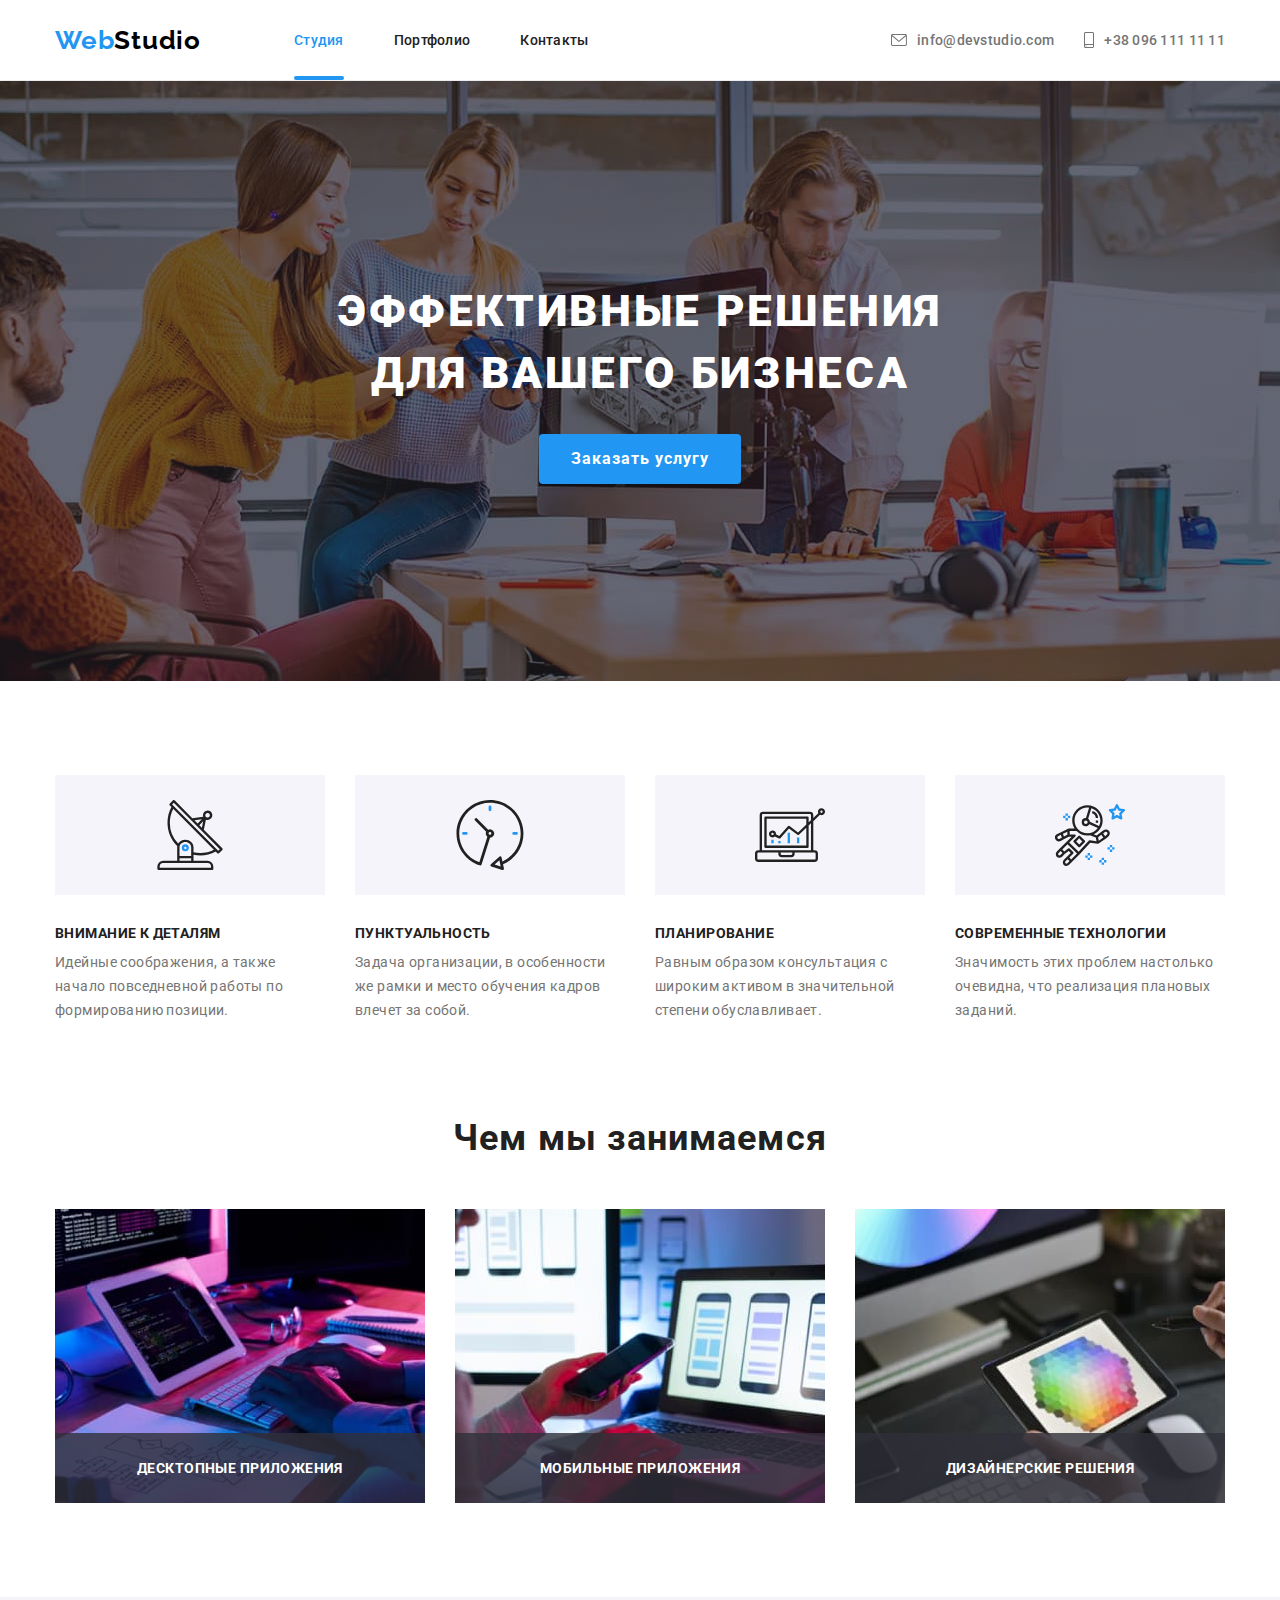
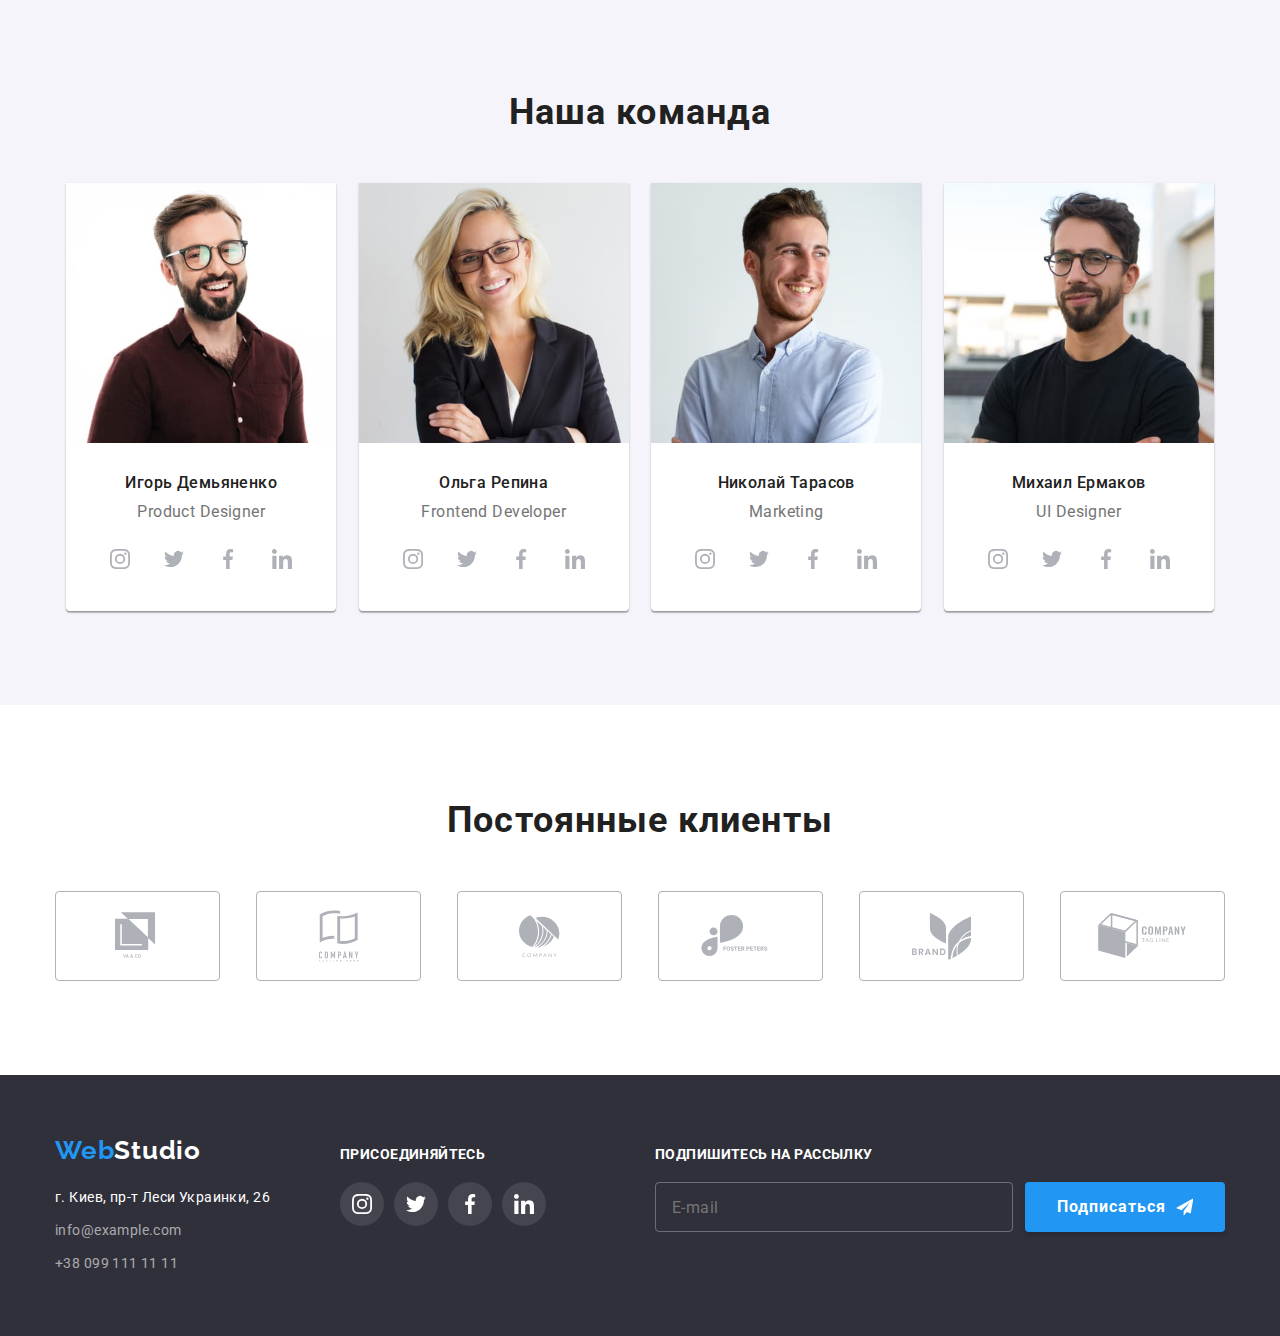
==== commit 6587ff28: "Добавляет версии на мобильный телефон, планшет и декстоп" ====
--- a/index.html
+++ b/index.html
@@ -17,31 +17,29 @@
         <a class="logo" href="./index.html">
             Web<span class="logo logo--studio">Studio</span>
         </a>
-        <div class="page-header__menu">
-            <ul class="site-menu">
-                <li class="site-menu__item"><a href="#" class="site-menu__link current">Студия</a></li>
-                <li class="site-menu__item"><a href="./portfolio.html" class="site-menu__link">Портфолио</a></li>
-                <li class="site-menu__item"><a href="#" class="site-menu__link">Контакты</a></li>
-            </ul>
-            <ul class="contact-nav">
-                <li class="contact-nav__item"><a href="mailto:info@devstudio.com" class="contact-nav__link">
-                    <svg class="contact-nav__icon" width="16" height="12">
-                        <use href="./images/icons.svg#icon-envelope"></use>
-                    </svg>
+        <button class="menu-toggle js-open-menu" aria-expanded="false" aria-controls="mobile-menu">
+            <svg class="menu-toggle__icon" width="40" height="40">
+                <use href="./images/icons.svg#icon-menu"></use>
+            </svg>
+        </button>
+        <ul class="site-menu">
+            <li class="site-menu__item"><a href="#" class="site-menu__link current">Студия</a></li>
+            <li class="site-menu__item"><a href="./portfolio.html" class="site-menu__link">Портфолио</a></li>
+            <li class="site-menu__item"><a href="#" class="site-menu__link">Контакты</a></li>
+        </ul>
+    </nav>
+        <ul class="contact-nav">
+            <li class="contact-nav__item"><a href="mailto:info@devstudio.com" class="contact-nav__link">
+                <svg class="contact-nav__icon" width="16" height="12">
+                    <use href="./images/icons.svg#icon-envelope"></use>
+                </svg>
                     info@devstudio.com</a></li>
-                <li class="contact-nav__item"><a href="tel:+380961111111" class="contact-nav__link">
-                    <svg class="contact-nav__icon" width="10" height="16">
-                        <use href="./images/icons.svg#icon-smartphone"></use>
-                    </svg>
+            <li class="contact-nav__item"><a href="tel:+380961111111" class="contact-nav__link">
+                <svg class="contact-nav__icon" width="10" height="16">
+                    <use href="./images/icons.svg#icon-smartphone"></use>
+                </svg>
                     +38 096 111 11 11</a></li> 
-            </ul>
-        </div> 
-    </nav>
-    <button class="menu-toggle js-open-menu">
-        <svg class="menu-toggle__icon" width="40" height="40">
-            <use href="./images/icons.svg#icon-menu"></use>
-        </svg>
-        </button>
+        </ul>
     </div>
     </header>
 
@@ -103,19 +101,28 @@
             <ul class="projects__list">
                 <li class="projects__item">
                     <div class="projects__thumb">
-                        <img src="./images/box1.jpg" alt="Компьютер" width="370">
+                        <img 
+                        srcset="./images/box1.jpg 1x, ./images/box1@2x.jpg 2x"
+                        src="./images/box1.jpg" 
+                        alt="Компьютер" width="370">
                         <h3 class="projects__desc">Десктопные приложения</h3>
                     </div>
                 </li>
                 <li class="projects__item">
                     <div class="projects__thumb">
-                        <img src="./images/box2.jpg" alt="Ноутбук" width="370">
+                        <img 
+                        srcset="./images/box2.jpg 1x, ./images/box2@2x.jpg 2x"
+                        src="./images/box2.jpg" 
+                        alt="Ноутбук" width="370">
                         <h3 class="projects__desc">Мобильные приложения</h3>
                     </div>
                 </li>
                 <li class="projects__item">
                     <div class="projects__thumb">
-                        <img src="./images/box3.jpg" alt="Планшет" width="370">
+                        <img 
+                        srcset="./images/box3.jpg 1x, ./images/box3@2x.jpg 2x"
+                        src="./images/box3.jpg" 
+                        alt="Планшет" width="370">
                         <h3 class="projects__desc">Дизайнерские решения</h3>
                     </div>
                 </li>
@@ -127,7 +134,12 @@
             <h2 class="section__title">Наша команда</h2>
             <ul class="team-member">
                 <li class="team-member__card">
-                    <img src="./images/photo-igor.jpg" alt="Фото Игоря Демьяненко" width="270">
+                    <div class="team-member__thumb">
+                        <img class="team-member__img"
+                        srcset="./images/photo-igor.jpg 1x, ./images/photo-igor@2x.jpg 2x"
+                        src="./images/photo-igor.jpg" 
+                        alt="Фото Игоря Демьяненко">
+                    </div>
                     <div class="team-member__info">
                         <h3 class="team-member__name">Игорь Демьяненко</h3>
                         <p class="team-member__position">Product Designer</p>
@@ -164,7 +176,12 @@
                     </div>
                 </li>
                 <li class="team-member__card">
-                    <img src="./images/photo-olga.jpg" alt="Фото Ольги Репиной" width="270" height="260">
+                    <div class="team-member__thumb">
+                        <img class="team-member__img"
+                        srcset="./images/photo-olga.jpg 1x, ./images/photo-olga@2x.jpg 2x"
+                        src="./images/photo-olga.jpg" 
+                        alt="Фото Ольги Репиной">
+                    </div>
                     <div class="team-member__info">
                         <h3 class="team-member__name">Ольга Репина</h3>
                         <p class="team-member__position">Frontend Developer</p>
@@ -201,7 +218,12 @@
                     </div>
                 </li>
                 <li class="team-member__card">
-                    <img src="./images/photo-nicolai.jpg" alt="Фото Николая Тарасова" width="270">
+                    <div class="team-member__thumb">
+                        <img class="team-member__img"
+                        srcset="./images/photo-nicolai.jpg 1x, ./images/photo-nicolai@2x.jpg 2x"
+                        src="./images/photo-nicolai.jpg" 
+                        alt="Фото Николая Тарасова">
+                    </div>
                     <div class="team-member__info">
                         <h3 class="team-member__name">Николай Тарасов</h3>
                         <p class="team-member__position">Marketing</p>
@@ -238,7 +260,12 @@
                     </div>
                 </li>
                 <li class="team-member__card">
-                    <img src="./images/photo-michael.jpg" alt="Фото Михаила Ермакова" width="270">
+                    <div class="team-member__thumb">
+                        <img class="team-member__img"
+                        srcset="./images/photo-michael.jpg 1x, ./images/photo-michael@2x.jpg 2x"
+                        src="./images/photo-michael.jpg" 
+                        alt="Фото Михаила Ермакова">
+                    </div>
                     <div class="team-member__info">
                         <h3 class="team-member__name">Михаил Ермаков</h3>
                         <p class="team-member__position">UI Designer</p>
@@ -330,6 +357,7 @@
     <footer>
         <div class="container">
             <div class="footer">
+            <div class="footer__social-nav">
             <div class="footer__nav">
             <a class="logo logo__footer" href="./index.html">
                 Web<span class="logo__footer logo__footer--studio">Studio</span>
@@ -379,6 +407,7 @@
                     </li>
                 </ul>
             </div>
+            </div>
             <div class="sign-up">
                 <h3 class="footer__title">Подпишитесь на рассылку</h3>
                 <form class="sign-up__form" autocomplete="on">
@@ -456,8 +485,22 @@
         <ul class="mobile-contact">
             <li class="mobile-contact__item"><a href="mailto:info@devstudio.com" class="mobile-contact__link">
                 info@devstudio.com</a></li>
-            <li class="mobile-contact__item"><a href="tel:+380961111111" class="mobile-contact__link">
+            <li class="mobile-contact__item"><a href="tel:+380961111111" class="mobile-contact__link mobile-contact__link--tel">
                 +38 096 111 11 11</a></li> 
+        </ul>
+        <ul class="mobile-social">
+            <li class="mobile-social__item">
+                <a href="#" class="mobile-social__link">Instagram</a>
+            </li>
+            <li class="mobile-social__item">
+                <a href="#" class="mobile-social__link">Twitter</a>
+            </li>
+            <li class="mobile-social__item">
+                <a href="#" class="mobile-social__link">Facebook</a>
+            </li>
+            <li class="mobile-social__item">
+                <a href="#" class="mobile-social__link">Linkedin</a>
+            </li>
         </ul>
         </div>
     </div>
--- a/css/main.min.css
+++ b/css/main.min.css
@@ -1,2 +1,2 @@
-/*! modern-normalize v1.0.0 | MIT License | https://github.com/sindresorhus/modern-normalize */ul{list-style:none}a{text-decoration:none}code,kbd,samp,pre{font-family:'Open Sans', sans-serif;font-size:1em}*,*::before,*::after{-webkit-box-sizing:border-box;box-sizing:border-box}:root{-moz-tab-size:4;-o-tab-size:4;tab-size:4}html{line-height:1.15;-webkit-text-size-adjust:100%}body{margin:0;padding:0}body{font-family:system-ui,-apple-system,"Segoe UI",Roboto,Helvetica,Arial,sans-serif,"Apple Color Emoji","Segoe UI Emoji"}hr{height:0;color:inherit}abbr[title]{-webkit-text-decoration:underline dotted;text-decoration:underline dotted}b,strong{font-weight:bolder}small{font-size:80%}sub,sup{font-size:75%;line-height:0;position:relative;vertical-align:baseline}sub{bottom:-0.25em}sup{top:-0.5em}table{text-indent:0;border-color:inherit}button,input,optgroup,select,textarea{font-family:inherit;font-size:100%;line-height:1.15;margin:0}address{font-style:normal}button,select{text-transform:none}button,[type='button'],[type='reset'],[type='submit']{-webkit-appearance:button}::-moz-focus-inner{border-style:none;padding:0}:-moz-focusring{outline:1px dotted ButtonText}:-moz-ui-invalid{box-shadow:none}legend{padding:0}progress{vertical-align:baseline}::-webkit-inner-spin-button,::-webkit-outer-spin-button{height:auto}[type='search']{-webkit-appearance:textfield;outline-offset:-2px}::-webkit-search-decoration{-webkit-appearance:none}::-webkit-file-upload-button{-webkit-appearance:button;font:inherit}summary{display:list-item}:root{--dark-text: #212121;--colorful-text: #2196F3;--dark-logo: #000000;--main-light: #FFFFFF;--main-text: #757575;--light-text-op60: rgba(255, 255, 255, 0.6);--back-dark: #2F303A;--back-light: #F5F4FA;--social-link-col: #AFB1B8;--social-back: rgba(255, 255, 255, 0.1);--proects-back: rgba(47, 48, 58, 0.8);--portfolio-back: rgba(33, 150, 243, 0.9);--modal-back: rgba(0, 0, 0, 0.2);--close-button: rgba(0, 0, 0, 0.1);--input-border: rgba(33, 33, 33, 0.2);--card-set-gap: 30px;--timing-function: cubic-bezier(0.4, 0, 0.2, 1)}.visually-hidden{position:absolute;width:1px;height:1px;margin:-1px;border:0;padding:0;white-space:nowrap;-webkit-clip-path:inset(100%);clip-path:inset(100%);clip:rect(0 0 0 0);overflow:hidden}ul{padding:0;margin:0}img{display:block;max-width:100%;height:auto}body{background-color:var(--main-light);color:var(--main-text);font-family:"Roboto", sans-serif;letter-spacing:0.03em;font-weight:400;font-size:14px}.container{min-width:320px;max-width:1200px;padding:0 15px;margin:0 auto}header{border-bottom:1px solid #ECECEC}.main-nav{display:-webkit-box;display:-ms-flexbox;display:flex;-webkit-box-pack:justify;-ms-flex-pack:justify;justify-content:space-between}.page-header__menu{display:none}@media screen and (min-width: 768px){.page-header__menu{display:-webkit-box;display:-ms-flexbox;display:flex}}.logo{display:block;padding-bottom:16px;padding-top:16px;font-family:"Raleway", sans-serif;font-weight:700;font-size:24px;line-height:1.2;letter-spacing:0.03em;color:var(--colorful-text)}@media screen and (min-width: 768px){.logo{padding-bottom:26px;padding-top:26px}}@media screen and (min-width: 1200px){.logo{padding-bottom:24px;padding-top:25px;font-size:26px}}.logo--studio{display:inline;color:var(--dark-logo)}.logo__footer{display:inline-block;margin-bottom:20px;padding-top:0;padding-bottom:0}.logo__footer--studio{color:var(--main-light);margin-bottom:0}.menu-container{position:fixed;top:0;left:0;width:100vw;height:100vh;padding:48px 40px;background-color:tomato;-webkit-transform:translateX(100%);transform:translateX(100%);-webkit-transition:-webkit-transform 250ms var(--timing-function);transition:-webkit-transform 250ms var(--timing-function);transition:transform 250ms var(--timing-function);transition:transform 250ms var(--timing-function), -webkit-transform 250ms var(--timing-function)}.menu-container.is-open{-webkit-transform:translateX(0);transform:translateX(0)}.menu-toggle{min-height:40px;min-width:40px;display:-webkit-box;display:-ms-flexbox;display:flex;-webkit-box-align:center;-ms-flex-align:center;align-items:center;-webkit-box-pack:center;-ms-flex-pack:center;justify-content:center;background-color:transparent;cursor:pointer;border:none;border-radius:50%;outline:none}.menu-toggle:hover,.menu-toggle:focus{fill:var(--colorful-text)}@media (min-width: 768px){.menu-toggle{display:none}}.menu-container .menu-toggle{position:absolute;top:10px;right:15px;color:#fff}.mobile-menu{padding:0;margin:0;list-style:none}.mobile-menu__link{display:block;padding:10px;color:green;text-decoration:none}.button{display:inline-block;border-radius:4px;padding:10px 32px;min-width:200px;color:var(--main-light);background-color:var(--colorful-text);font-family:inherit;font-weight:700;font-size:16px;line-height:1.9;letter-spacing:0.06em;text-align:center;-webkit-box-shadow:0px 4px 4px rgba(0,0,0,0.15);box-shadow:0px 4px 4px rgba(0,0,0,0.15);border:none;cursor:pointer}.button--form{display:block;margin:0 auto;-webkit-transition:background-color 250ms var(--timing-function);transition:background-color 250ms var(--timing-function)}.button--form:hover,.button--form:focus{background-color:#188CE8}.button--sign{display:-webkit-box;display:-ms-flexbox;display:flex;-webkit-box-align:center;-ms-flex-align:center;align-items:center;height:50px;margin-left:12px}.sign-up{width:570px;margin-left:93px}.sign-up__mail-input{display:block;width:358px;height:50px;background-color:transparent;padding:15px 16px;font-family:inherit;font-weight:400;font-size:16px;line-height:1.25;letter-spacing:0.03em;color:var(--light-text-op60);border-radius:4px;border:1px solid rgba(255,255,255,0.3)}.sign-up__field{display:-webkit-box;display:-ms-flexbox;display:flex}.sign-up__icon{width:24px;height:24px;margin-left:10px}.backdrop{position:fixed;top:0;left:0;z-index:2;width:100%;height:100%;background-color:var(--modal-back);-webkit-transform:scale(1);transform:scale(1);opacity:1;visibility:visible;-webkit-transition:opacity 250ms var(--timing-function),visibility 250ms var(--timing-function),-webkit-transform 250ms var(--timing-function);transition:opacity 250ms var(--timing-function),visibility 250ms var(--timing-function),-webkit-transform 250ms var(--timing-function);transition:opacity 250ms var(--timing-function),transform 250ms var(--timing-function),visibility 250ms var(--timing-function);transition:opacity 250ms var(--timing-function),transform 250ms var(--timing-function),visibility 250ms var(--timing-function),-webkit-transform 250ms var(--timing-function)}.backdrop--is-hidden{opacity:0;pointer-events:none;visibility:hidden;-webkit-transform:scale(1.1);transform:scale(1.1)}.backdrop--is-hidden .modal{-webkit-transform:translate(-50%, -50%) scale(1.1);transform:translate(-50%, -50%) scale(1.1)}.modal{position:absolute;top:50%;left:50%;-webkit-transform:translate(-50%, -50%) scale(1);transform:translate(-50%, -50%) scale(1);min-height:581px;width:528px;overflow-y:auto;padding:40px;-webkit-transition:-webkit-transform 250ms var(--timing-function);transition:-webkit-transform 250ms var(--timing-function);transition:transform 250ms var(--timing-function);transition:transform 250ms var(--timing-function), -webkit-transform 250ms var(--timing-function);background-color:var(--main-light)}.modal__close{position:absolute;top:8px;right:8px;height:30px;width:30px;display:-webkit-box;display:-ms-flexbox;display:flex;-webkit-box-pack:center;-ms-flex-pack:center;justify-content:center;-webkit-box-align:center;-ms-flex-align:center;align-items:center;border-radius:50px;padding:6px;background-color:var(--main-light);border:1px solid var(--close-button)}.modal__close:hover .modal__close-icon,.modal__close:focus .modal__close-icon{fill:var(--colorful-text);cursor:pointer}.modal__close-icon{fill:currentColor;-webkit-transition:fill 250ms var(--timing-function);transition:fill 250ms var(--timing-function)}.form{width:100%}.form__title{margin:0 0 12px 0;padding:0;font-weight:700;font-size:20px;line-height:1.172;text-align:center;letter-spacing:0.03em;color:var(--dark-text)}.form__field{display:-webkit-box;display:-ms-flexbox;display:flex;-webkit-box-orient:vertical;-webkit-box-direction:normal;-ms-flex-direction:column;flex-direction:column;position:relative;margin-bottom:10px}.form__field:focus-within{cursor:pointer}.form__field:focus-within>.form__icon{fill:var(--colorful-text)}.form__field:focus-within>.form__input,.form__field:focus-within>.form-textarea{border:1px solid var(--colorful-text);outline:none}.form__field:active>.form__input,.form__field:active>.form-textarea{border:1px solid var(--colorful-text);outline:none}.form__label{margin-bottom:4px;color:var(--main-text);font:inherit;font-weight:400;font-size:12px;line-height:1.172;letter-spacing:0.01em}.form__input,.form-textarea{width:100%;margin:0;padding:11px 42px;font-family:inherit;font-weight:400;font-size:12px;line-height:1.172;letter-spacing:0.01em;color:var(--main-text);border-radius:4px;border:1px solid var(--input-border);-webkit-transition:border 250ms var(--timing-function);transition:border 250ms var(--timing-function)}.form__input:focus-within,.form-textarea:focus-within{cursor:pointer}.form__icon{position:absolute;display:inline-block;top:50%;left:12px;-webkit-transition:fill 250ms var(--timing-function);transition:fill 250ms var(--timing-function)}.textarea-field{margin-bottom:20px}.form-textarea{padding:12px 16px;resize:none;width:448px;height:120px}.checkbox{position:absolute;width:1px;height:1px;margin:-1px;border:0;padding:0;white-space:nowrap;-webkit-clip-path:inset(100%);clip-path:inset(100%);clip:rect(0 0 0 0);overflow:hidden}.checkbox:checked+.checkbox__icon{border:none}.checkbox:checked+.checkbox__icon use{display:block}.checkbox__icon{border:2px solid #2a2a2a;border-radius:1px}.checkbox__icon use{display:none}.checkbox__label{display:-webkit-box;display:-ms-flexbox;display:flex;-webkit-box-pack:center;-ms-flex-pack:center;justify-content:center;-webkit-box-align:center;-ms-flex-align:center;align-items:center;margin-bottom:30px}.checkbox__label:hover{cursor:pointer}.checkbox__text{margin-left:8px;font-family:inherit;font-weight:400;font-size:14px;line-height:1.714;letter-spacing:0.03em;color:var(-main-text)}.checkbox__policy{font-family:inherit;font-weight:400;font-size:14px;line-height:1.714;letter-spacing:0.03em;color:var(--colorful-text);text-decoration:underline}.section__title{margin-top:0;margin-bottom:50px;color:var(--dark-text);font-weight:700;font-size:36px;line-height:1.2;text-align:center}.portfolio{padding-top:94px;padding-bottom:94px}.portfolio__nav{display:-webkit-box;display:-ms-flexbox;display:flex;-webkit-box-pack:center;-ms-flex-pack:center;justify-content:center;margin-bottom:50px}.portfolio__nav .portfolio__list:not(:last-child){margin-right:8px}.portfolio__button{display:block;border-radius:4px;padding:6px 22px;color:var(--dark-text);background-color:var(--back-light);font-family:inherit;font-size:16px;font-weight:500;line-height:1.6;text-align:center;border:none;cursor:pointer;-webkit-transition:color 250ms var(--timing-function),background-color 250ms var(--timing-function),-webkit-box-shadow 250ms var(--timing-function);transition:color 250ms var(--timing-function),background-color 250ms var(--timing-function),-webkit-box-shadow 250ms var(--timing-function);transition:color 250ms var(--timing-function),background-color 250ms var(--timing-function),box-shadow 250ms var(--timing-function);transition:color 250ms var(--timing-function),background-color 250ms var(--timing-function),box-shadow 250ms var(--timing-function),-webkit-box-shadow 250ms var(--timing-function)}.portfolio__button:hover,.portfolio__button:focus,.portfolio__button.current{color:var(--main-light);background-color:var(--colorful-text);-webkit-box-shadow:0px 3px 1px rgba(0,0,0,0.1),0px 1px 2px rgba(0,0,0,0.08),0px 2px 2px rgba(0,0,0,0.12);box-shadow:0px 3px 1px rgba(0,0,0,0.1),0px 1px 2px rgba(0,0,0,0.08),0px 2px 2px rgba(0,0,0,0.12)}.portfolio-set{padding:0;margin:0;list-style:none;display:-webkit-box;display:-ms-flexbox;display:flex;-ms-flex-wrap:wrap;flex-wrap:wrap;margin-left:calc( -1 * var(--card-set-gap));margin-top:calc( -1 * var(--card-set-gap))}.portfolio-set>.portfolio-set__item{-ms-flex-preferred-size:calc(100% / 3 - var(--card-set-gap));flex-basis:calc(100% / 3 - var(--card-set-gap));margin-left:var(--card-set-gap);margin-top:var(--card-set-gap)}.portfolio-card{border:1px solid #EEEEEE;cursor:pointer}.portfolio-card:hover .portfolio-card__overlay{-webkit-transform:translateY(0);transform:translateY(0);opacity:1}.portfolio-card:hover .portfolio-card__desc{opacity:1}.portfolio-card__thumb{position:relative;overflow:hidden}.portfolio-card__overlay{display:-webkit-box;display:-ms-flexbox;display:flex;position:absolute;top:0;left:0;width:100%;height:100%;background-color:var(--portfolio-back);-webkit-transform:translateY(100%);transform:translateY(100%);-webkit-transition:opacity 250ms var(--timing-function),-webkit-transform 250ms var(--timing-function);transition:opacity 250ms var(--timing-function),-webkit-transform 250ms var(--timing-function);transition:transform 250ms var(--timing-function),opacity 250ms var(--timing-function);transition:transform 250ms var(--timing-function),opacity 250ms var(--timing-function),-webkit-transform 250ms var(--timing-function);opacity:0}.portfolio-card__desc{position:absolute;top:50%;left:50%;-webkit-transform:translate(-50%, -50%);transform:translate(-50%, -50%);opacity:0;width:100%;height:100%;margin:0;padding:63px 24px;font-weight:400;font-size:18px;line-height:1.56;letter-spacing:0.03em;color:var(--main-light)}.card-card__content{padding:20px 24px}.portfolio-card__title{margin-top:0;margin-bottom:4px;color:var(--dark-text);font-weight:700;font-size:18px;line-height:2;letter-spacing:0.06em}.portfolio-card__type{margin-top:0;margin-bottom:0;font-size:16px;line-height:1.9;color:var(--main-text)}.portfolio-card__link{-webkit-transition:-webkit-box-shadow 250ms var(--timing-function);transition:-webkit-box-shadow 250ms var(--timing-function);transition:box-shadow 250ms var(--timing-function);transition:box-shadow 250ms var(--timing-function), -webkit-box-shadow 250ms var(--timing-function)}.portfolio-card__link:hover,.portfolio-card__link:focus{display:block;-webkit-box-shadow:0px 1px 1px rgba(0,0,0,0.12),0px 4px 4px rgba(0,0,0,0.06),1px 4px 6px rgba(0,0,0,0.16);box-shadow:0px 1px 1px rgba(0,0,0,0.12),0px 4px 4px rgba(0,0,0,0.06),1px 4px 6px rgba(0,0,0,0.16)}.portfolio-card__link:focus .portfolio-card__overlay{-webkit-transform:translateY(0);transform:translateY(0);opacity:1}.portfolio-card__link:focus .portfolio-card__desc{opacity:1}
+/*! modern-normalize v1.0.0 | MIT License | https://github.com/sindresorhus/modern-normalize */ul{list-style:none}a{text-decoration:none}code,kbd,samp,pre{font-family:'Open Sans', sans-serif;font-size:1em}*,*::before,*::after{-webkit-box-sizing:border-box;box-sizing:border-box}:root{-moz-tab-size:4;-o-tab-size:4;tab-size:4}html{line-height:1.15;-webkit-text-size-adjust:100%}body{margin:0;padding:0}body{font-family:system-ui,-apple-system,"Segoe UI",Roboto,Helvetica,Arial,sans-serif,"Apple Color Emoji","Segoe UI Emoji"}hr{height:0;color:inherit}abbr[title]{-webkit-text-decoration:underline dotted;text-decoration:underline dotted}b,strong{font-weight:bolder}small{font-size:80%}sub,sup{font-size:75%;line-height:0;position:relative;vertical-align:baseline}sub{bottom:-0.25em}sup{top:-0.5em}table{text-indent:0;border-color:inherit}button,input,optgroup,select,textarea{font-family:inherit;font-size:100%;line-height:1.15;margin:0}address{font-style:normal}button,select{text-transform:none}button,[type='button'],[type='reset'],[type='submit']{-webkit-appearance:button}::-moz-focus-inner{border-style:none;padding:0}:-moz-focusring{outline:1px dotted ButtonText}:-moz-ui-invalid{box-shadow:none}legend{padding:0}progress{vertical-align:baseline}::-webkit-inner-spin-button,::-webkit-outer-spin-button{height:auto}[type='search']{-webkit-appearance:textfield;outline-offset:-2px}::-webkit-search-decoration{-webkit-appearance:none}::-webkit-file-upload-button{-webkit-appearance:button;font:inherit}summary{display:list-item}:root{--dark-text: #212121;--colorful-text: #2196F3;--dark-logo: #000000;--main-light: #FFFFFF;--main-text: #757575;--light-text-op60: rgba(255, 255, 255, 0.6);--back-dark: #2F303A;--back-light: #F5F4FA;--social-link-col: #AFB1B8;--social-back: rgba(255, 255, 255, 0.1);--proects-back: rgba(47, 48, 58, 0.8);--portfolio-back: rgba(33, 150, 243, 0.9);--modal-back: rgba(0, 0, 0, 0.2);--close-button: rgba(0, 0, 0, 0.1);--input-border: rgba(33, 33, 33, 0.2);--card-set-gap: 30px;--timing-function: cubic-bezier(0.4, 0, 0.2, 1)}.visually-hidden{position:absolute;width:1px;height:1px;margin:-1px;border:0;padding:0;white-space:nowrap;-webkit-clip-path:inset(100%);clip-path:inset(100%);clip:rect(0 0 0 0);overflow:hidden}ul{padding:0;margin:0}img{display:block;max-width:100%;height:auto}body{background-color:var(--main-light);color:var(--main-text);font-family:"Roboto", sans-serif;letter-spacing:0.03em;font-weight:400;font-size:14px}.container{min-width:320px;max-width:1200px;padding:0 15px;margin:0 auto}@media screen and (min-width: 480px){.container{max-width:480px}}@media screen and (min-width: 768px){.container{max-width:768px}}@media screen and (min-width: 1200px){.container{max-width:1200px}}header{border-bottom:1px solid #ECECEC}.main-nav{display:-webkit-box;display:-ms-flexbox;display:flex;-webkit-box-align:center;-ms-flex-align:center;align-items:center;position:relative}.main-nav .menu-toggle{position:absolute;top:10px;right:15px;color:#fff}.page-header__nav{display:-webkit-box;display:-ms-flexbox;display:flex;-webkit-box-pack:justify;-ms-flex-pack:justify;justify-content:space-between}.site-menu{display:none}@media screen and (min-width: 768px){.site-menu{display:-webkit-box;display:-ms-flexbox;display:flex;margin-left:88px;-webkit-box-align:center;-ms-flex-align:center;align-items:center}}@media screen and (min-width: 1200px){.site-menu{margin-left:93px}}.site-menu__link{display:block;padding-bottom:32px;padding-top:32px;color:var(--dark-text);font-weight:500;font-size:14px;line-height:1.142;letter-spacing:0.02em;position:relative;-webkit-transition:background-color 250ms var(--timing-function);transition:background-color 250ms var(--timing-function)}.site-menu__link:hover,.site-menu__link:focus,.site-menu__link.current{color:var(--colorful-text)}.site-menu__link:hover::after,.site-menu__link:focus::after,.site-menu__link.current::after{-webkit-transform:scaleX(1);transform:scaleX(1)}.site-menu__link::after{content:'';position:absolute;left:0;bottom:0;display:block;width:100%;height:4px;background-color:var(--colorful-text);border-radius:2px;-webkit-transform:scaleX(0);transform:scaleX(0);-webkit-transition:-webkit-transform 250ms var(--timing-function);transition:-webkit-transform 250ms var(--timing-function);transition:transform 250ms var(--timing-function);transition:transform 250ms var(--timing-function), -webkit-transform 250ms var(--timing-function)}.site-menu__item:not(:last-child){margin-right:50px}.contact-nav{display:none}@media screen and (min-width: 768px){.contact-nav{display:-webkit-box;display:-ms-flexbox;display:flex;-webkit-box-orient:vertical;-webkit-box-direction:normal;-ms-flex-direction:column;flex-direction:column;margin-left:auto;margin-top:21px;margin-bottom:21px}}@media screen and (min-width: 1200px){.contact-nav{-webkit-box-orient:horizontal;-webkit-box-direction:normal;-ms-flex-direction:row;flex-direction:row;margin-top:0;margin-bottom:0}}@media screen and (min-width: 768px) and (max-width: 1999px){.contact-nav__item:not(:last-child){margin-bottom:10px}}@media screen and (min-width: 1200px){.contact-nav__item:not(:last-child){margin-right:30px;margin-bottom:0}}.contact-nav__link{display:-webkit-box;display:-ms-flexbox;display:flex;-webkit-box-align:center;-ms-flex-align:center;align-items:center;color:var(--main-text);font-weight:500;font-size:12px;line-height:1.167;letter-spacing:0.02em;-webkit-transition:color 250ms var(--timing-function);transition:color 250ms var(--timing-function)}.contact-nav__link:hover,.contact-nav__link:focus{color:var(--colorful-text)}@media screen and (min-width: 1200px){.contact-nav__link{padding-bottom:32px;padding-top:32px;font-size:14px;line-height:1.143}}.contact-nav__icon{margin-right:8px;fill:currentColor}@media screen and (min-width: 1200px){.contact-nav__icon{margin-right:10px}}.logo{display:block;padding-bottom:16px;padding-top:16px;font-family:"Raleway", sans-serif;font-weight:700;font-size:24px;line-height:1.2;letter-spacing:0.03em;color:var(--colorful-text)}@media screen and (min-width: 768px){.logo{padding-bottom:26px;padding-top:26px}}@media screen and (min-width: 1200px){.logo{padding-bottom:24px;padding-top:25px;font-size:26px}}.logo--studio{display:inline;color:var(--dark-logo)}.logo__footer{display:inline-block;margin-bottom:20px;padding-top:0;padding-bottom:0}.logo__footer--studio{color:var(--main-light);margin-bottom:0}.menu-container{position:fixed;top:0;left:0;width:100vw;height:100vh;padding:48px 40px;background-color:var(--main-light);-webkit-transform:translateX(100%);transform:translateX(100%);-webkit-transition:-webkit-transform 250ms var(--timing-function);transition:-webkit-transform 250ms var(--timing-function);transition:transform 250ms var(--timing-function);transition:transform 250ms var(--timing-function), -webkit-transform 250ms var(--timing-function)}.menu-container.is-open{-webkit-transform:translateX(0);transform:translateX(0)}.menu-toggle{min-height:40px;min-width:40px;display:-webkit-box;display:-ms-flexbox;display:flex;-webkit-box-align:center;-ms-flex-align:center;align-items:center;-webkit-box-pack:center;-ms-flex-pack:center;justify-content:center;margin:0;padding:0;background-color:transparent;cursor:pointer;border:none;border-radius:50%;outline:none}.menu-toggle:hover,.menu-toggle:focus{fill:var(--colorful-text)}@media (min-width: 768px){.menu-toggle{display:none}}.menu-container .menu-toggle{position:absolute;top:10px;right:15px;color:#fff}.mobile-menu{padding:0;margin-bottom:302px;list-style:none}.mobile-menu__item:not(:last-child),.mobile-contact__item:not(:last-child){margin-bottom:32px}.mobile-menu__link{display:block;padding:0;margin:0;color:var(--dark-text);font-weight:500;font-size:40px;line-height:1.175;letter-spacing:0.02em;-webkit-transition:color 250ms var(--timing-function);transition:color 250ms var(--timing-function)}.mobile-menu__link:hover,.mobile-menu__link:focus,.mobile-menu__link.current{color:var(--colorful-text)}.mobile-contact{padding:0;margin-bottom:64px;list-style:none}.mobile-contact__link{display:block;padding:0;margin:0;color:var(--colorful-text);font-weight:500;font-size:34px;line-height:1.176;letter-spacing:0.02em}.mobile-contact__link--tel{color:var(--main-text);font-weight:500;font-size:24px;line-height:1.167;letter-spacing:0.02em}.mobile-social{display:-webkit-box;display:-ms-flexbox;display:flex}.mobile-social__item:not(:last-child){padding-right:10px;border-right:1px solid var(--input-border)}.mobile-social__item:not(:first-child){padding-left:10px}.mobile-social__link{display:block;padding:0;margin:0;color:var(--colorful-text);font-weight:500;font-size:18px;line-height:1.222;letter-spacing:0.02em}.button{display:inline-block;border-radius:4px;padding:10px 32px;min-width:200px;color:var(--main-light);background-color:var(--colorful-text);font-family:inherit;font-weight:700;font-size:16px;line-height:1.875;letter-spacing:0.06em;text-align:center;-webkit-box-shadow:0px 4px 4px rgba(0,0,0,0.15);box-shadow:0px 4px 4px rgba(0,0,0,0.15);border:none;cursor:pointer}.button--form{display:block;margin:0 auto;-webkit-transition:background-color 250ms var(--timing-function);transition:background-color 250ms var(--timing-function)}.button--form:hover,.button--form:focus{background-color:#188CE8}.button--sign{display:-webkit-box;display:-ms-flexbox;display:flex;-webkit-box-align:center;-ms-flex-align:center;align-items:center;text-align:center;height:50px;margin:0 auto}@media screen and (min-width: 1200px){.button--sign{margin-left:12px}}footer{padding-top:60px;padding-bottom:60px;background-color:var(--back-dark);font-size:14px;line-height:1.714}.footer{text-align:center}@media screen and (min-width: 1200px){.footer{display:-webkit-box;display:-ms-flexbox;display:flex;-webkit-box-align:baseline;-ms-flex-align:baseline;align-items:baseline;-webkit-box-pack:justify;-ms-flex-pack:justify;justify-content:space-between}}@media screen and (max-width: 1199px){.footer__nav{margin-bottom:60px}}@media screen and (min-width: 1200px){.footer__nav{text-align:left}}@media screen and (min-width: 768px){.footer__social-nav{display:-webkit-box;display:-ms-flexbox;display:flex;-webkit-box-align:baseline;-ms-flex-align:baseline;align-items:baseline;-webkit-box-pack:justify;-ms-flex-pack:justify;justify-content:space-between;margin-left:76px}}@media screen and (min-width: 1200px){.footer__social-nav{margin-left:0}}.footer__address{color:var(--main-light);-webkit-transition:color 250ms var(--timing-function);transition:color 250ms var(--timing-function)}.footer__address:hover,.footer__address:focus{color:var(--colorful-text)}.footer__contact{display:block;margin-top:8px;color:var(--light-text-op60);-webkit-transition:color 250ms var(--timing-function);transition:color 250ms var(--timing-function)}.footer__contact:hover,.footer__contact:focus{color:var(--colorful-text)}@media screen and (min-width: 1200px){.footer__contact{margin-top:9px}}.footer__social{width:206px;text-align:center;margin:0 auto}@media screen and (max-width: 767px){.footer__social{margin-bottom:60px}}@media screen and (min-width: 768px){.footer__social{margin-left:165px}}@media screen and (min-width: 1200px){.footer__social{margin-left:70px}}.footer__title{margin-top:60;margin-bottom:20px;font-weight:700;font-size:14px;line-height:1.142;letter-spacing:0.03em;text-transform:uppercase;color:var(--main-light)}@media screen and (min-width: 768px){.footer__title{margin-top:0}}@media screen and (min-width: 1200px){.footer__title{text-align:left}}.footer__social-link{display:-webkit-box;display:-ms-flexbox;display:flex;-webkit-box-pack:center;-ms-flex-pack:center;justify-content:center;-webkit-box-align:center;-ms-flex-align:center;align-items:center;width:44px;height:44px;color:var(--main-light);background-color:var(--social-back);border-radius:50%;-webkit-transition:background-color 250ms cubic-bezier(0.4, 0, 0.2, 1);transition:background-color 250ms cubic-bezier(0.4, 0, 0.2, 1)}.footer__social-link:hover,.footer__social-link:focus{background-color:var(--colorful-text)}.footer__social-icon{width:20px;height:20px;fill:currentColor}.sign-up{max-width:450px;text-align:center;margin:0 auto;-webkit-box-pack:center;-ms-flex-pack:center;justify-content:center}@media screen and (min-width: 1200px){.sign-up{min-width:570px;margin-left:93px;margin-right:0}}.sign-up__mail-input{display:block;width:100%;height:50px;background-color:transparent;padding:15px 16px;margin-bottom:20px;font-family:inherit;font-weight:400;font-size:16px;line-height:1.25;letter-spacing:0.03em;color:var(--light-text-op60);border-radius:4px;border:1px solid rgba(255,255,255,0.3)}@media screen and (min-width: 1200px){.sign-up__mail-input{min-width:358px}}.sign-up__field{width:100%;-webkit-box-pack:center;-ms-flex-pack:center;justify-content:center}@media screen and (min-width: 1200px){.sign-up__field{display:-webkit-box;display:-ms-flexbox;display:flex}}.sign-up__icon{width:24px;height:24px;margin-left:10px}.hero{text-align:center;padding-top:118px;padding-bottom:118px;height:400px;max-width:1600px;margin-left:auto;margin-right:auto;background-color:var(--back-dark);color:var(--main-light);background-image:-webkit-gradient(linear, left top, right top, from(rgba(47,48,58,0.4)), to(rgba(47,48,58,0.4))),url(../images/background.jpg);background-image:linear-gradient(to right, rgba(47,48,58,0.4), rgba(47,48,58,0.4)),url(../images/background.jpg);background-repeat:no-repeat;background-position:center;background-size:cover}@media (min-device-pixel-ratio: 2), (-webkit-min-device-pixel-ratio: 2), (min-resolution: 192dpi), (min-resolution: 2dppx){.hero{background-image:-webkit-gradient(linear, left top, right top, from(rgba(47,48,58,0.4)), to(rgba(47,48,58,0.4))),url(../images/background@2x.jpg);background-image:linear-gradient(to right, rgba(47,48,58,0.4), rgba(47,48,58,0.4)),url(../images/background@2x.jpg)}}@media screen and (min-width: 1200px){.hero{padding-top:200px;padding-bottom:200px;height:600px}}.hero__container{margin:0 auto}@media screen and (max-width: 1199px){.hero__container{max-width:360px}}@media screen and (min-width: 1200px){.hero__container{width:696px}}.hero__title{margin-top:0;margin-bottom:30px;font-weight:900;font-size:26px;line-height:1.615;letter-spacing:0.06em;text-transform:uppercase}@media screen and (min-width: 1200px){.hero__title{font-size:44px;line-height:1.4}}.backdrop{position:fixed;top:0;left:0;z-index:2;width:100%;height:100%;background-color:var(--modal-back);-webkit-transform:scale(1);transform:scale(1);opacity:1;visibility:visible;-webkit-transition:opacity 250ms var(--timing-function),visibility 250ms var(--timing-function),-webkit-transform 250ms var(--timing-function);transition:opacity 250ms var(--timing-function),visibility 250ms var(--timing-function),-webkit-transform 250ms var(--timing-function);transition:opacity 250ms var(--timing-function),transform 250ms var(--timing-function),visibility 250ms var(--timing-function);transition:opacity 250ms var(--timing-function),transform 250ms var(--timing-function),visibility 250ms var(--timing-function),-webkit-transform 250ms var(--timing-function)}.backdrop--is-hidden{opacity:0;pointer-events:none;visibility:hidden;-webkit-transform:scale(1.1);transform:scale(1.1)}.backdrop--is-hidden .modal{-webkit-transform:translate(-50%, -50%) scale(1.1);transform:translate(-50%, -50%) scale(1.1)}.modal{position:absolute;top:50%;left:50%;-webkit-transform:translate(-50%, -50%) scale(1);transform:translate(-50%, -50%) scale(1);height:609px;max-height:100vh;width:450px;overflow-y:auto;padding:40px;max-width:calc(100vw - 30px);min-width:290px;-webkit-transition:-webkit-transform 250ms var(--timing-function);transition:-webkit-transform 250ms var(--timing-function);transition:transform 250ms var(--timing-function);transition:transform 250ms var(--timing-function), -webkit-transform 250ms var(--timing-function);background-color:var(--main-light)}@media screen and (min-width: 1200px){.modal{min-height:581px;min-width:528px}}.modal__close{position:absolute;top:8px;right:8px;height:30px;width:30px;display:-webkit-box;display:-ms-flexbox;display:flex;-webkit-box-pack:center;-ms-flex-pack:center;justify-content:center;-webkit-box-align:center;-ms-flex-align:center;align-items:center;border-radius:50px;padding:6px;background-color:var(--main-light);border:1px solid var(--close-button)}.modal__close:hover .modal__close-icon,.modal__close:focus .modal__close-icon{fill:var(--colorful-text);cursor:pointer}.modal__close-icon{fill:currentColor;-webkit-transition:fill 250ms var(--timing-function);transition:fill 250ms var(--timing-function)}.form{width:100%}.form__title{margin:0 0 12px 0;padding:0;font-weight:700;font-size:20px;line-height:1.172;text-align:center;letter-spacing:0.03em;color:var(--dark-text)}.form__field{display:-webkit-box;display:-ms-flexbox;display:flex;-webkit-box-orient:vertical;-webkit-box-direction:normal;-ms-flex-direction:column;flex-direction:column;position:relative;margin-bottom:10px}.form__field:focus-within{cursor:pointer}.form__field:focus-within>.form__icon{fill:var(--colorful-text)}.form__field:focus-within>.form__input,.form__field:focus-within>.form-textarea{border:1px solid var(--colorful-text);outline:none}.form__field:active>.form__input,.form__field:active>.form-textarea{border:1px solid var(--colorful-text);outline:none}.form__label{margin-bottom:4px;color:var(--main-text);font:inherit;font-weight:400;font-size:12px;line-height:1.172;letter-spacing:0.01em}.form__input,.form-textarea{width:100%;height:40px;margin:0;padding:11px 42px;font-family:inherit;font-weight:400;font-size:12px;line-height:1.172;letter-spacing:0.01em;color:var(--main-text);border-radius:4px;border:1px solid var(--input-border);-webkit-transition:border 250ms var(--timing-function);transition:border 250ms var(--timing-function)}.form__input:focus-within,.form-textarea:focus-within{cursor:pointer}.form__icon{position:absolute;display:inline-block;top:50%;left:12px;-webkit-transition:fill 250ms var(--timing-function);transition:fill 250ms var(--timing-function)}.textarea-field{margin-bottom:20px}.form-textarea{padding:12px 16px;resize:none;max-width:448px;height:120px}.checkbox{position:absolute;width:1px;height:1px;margin:-1px;border:0;padding:0;white-space:nowrap;-webkit-clip-path:inset(100%);clip-path:inset(100%);clip:rect(0 0 0 0);overflow:hidden}.checkbox:checked+.checkbox__icon{border:none}.checkbox:checked+.checkbox__icon use{display:block}.checkbox__icon{border:2px solid #2a2a2a;border-radius:1px}.checkbox__icon use{display:none}.checkbox__label{display:-webkit-box;display:-ms-flexbox;display:flex;-webkit-box-pack:center;-ms-flex-pack:center;justify-content:center;-webkit-box-align:center;-ms-flex-align:center;align-items:center;margin-bottom:30px}.checkbox__label:hover{cursor:pointer}.checkbox__text{margin-left:8px;font-family:inherit;font-weight:400;font-size:12px;line-height:1.172;letter-spacing:0.03em;color:var(-main-text)}@media screen and (min-width: 1200px){.checkbox__text{font-size:14px;line-height:1.714}}.checkbox__policy{font-family:inherit;font-weight:400;font-size:12px;line-height:1.172;letter-spacing:0.03em;color:var(--colorful-text);text-decoration:underline}@media screen and (min-width: 1200px){.checkbox__policy{font-size:14px;line-height:1.714}}.features{padding-bottom:60px;padding-top:60px}@media screen and (min-width: 1200px){.features{padding-bottom:94px;padding-top:94px}}.features__container{display:-webkit-box;display:-ms-flexbox;display:flex;height:120px;-webkit-box-pack:center;-ms-flex-pack:center;justify-content:center;-webkit-box-align:center;-ms-flex-align:center;align-items:center;margin-bottom:30px;background-color:var(--back-light)}@media screen and (min-width: 768px){.features__container{width:354px}}@media screen and (min-width: 1200px){.features__container{width:270px}}.features__icon{width:70px;height:70px}@media screen and (min-width: 768px){.features__list{display:-webkit-box;display:-ms-flexbox;display:flex;-ms-flex-wrap:wrap;flex-wrap:wrap;-webkit-box-pack:justify;-ms-flex-pack:justify;justify-content:space-between}}@media screen and (min-width: 768px){.features__item{max-width:354px}}@media screen and (min-width: 1200px){.features__item{width:270px}}.features__title{margin-top:0;margin-bottom:10px;color:var(--dark-text);font-weight:700;font-size:14px;line-height:1.143;text-transform:uppercase}@media screen and (max-width: 767px){.features__title{text-align:center}}.features__description{margin-top:0;margin-bottom:0;font-size:14px;line-height:1.714}.section__title{margin-top:0;margin-bottom:30px;color:var(--dark-text);font-weight:700;font-size:28px;line-height:1.179;text-align:center;letter-spacing:0.03em}@media screen and (min-width: 768px){.section__title{margin-bottom:50px;font-size:36px;line-height:1.167}}.projects{padding-bottom:94px}@media screen and (max-width: 1199px){.projects{display:none}}.projects__list{display:-webkit-box;display:-ms-flexbox;display:flex;-webkit-box-pack:justify;-ms-flex-pack:justify;justify-content:space-between}.projects__thumb{position:relative}.projects__desc{margin-top:0;margin-bottom:0;padding-bottom:27px;padding-top:27px;width:100%;font-weight:700;font-size:14px;line-height:1.142;text-align:center;letter-spacing:0.03em;text-transform:uppercase;color:var(--main-light);background:var(--proects-back);position:absolute;bottom:0}.team{padding-top:60px;padding-bottom:60px;background-color:var(--back-light)}@media screen and (min-width: 1200px){.team{padding-bottom:94px;padding-top:94px}}.team-member{text-align:center}@media screen and (min-width: 768px) and (max-width: 1199px){.team-member{display:-webkit-box;display:-ms-flexbox;display:flex;-ms-flex-wrap:wrap;flex-wrap:wrap;-webkit-box-pack:justify;-ms-flex-pack:justify;justify-content:space-between;margin-left:calc( -1 * var(--card-set-gap));margin-top:calc( -1 * var(--card-set-gap))}.team-member>.team-member__card{-ms-flex-preferred-size:calc(100% / 2 - var(--card-set-gap));flex-basis:calc(100% / 2 - var(--card-set-gap));margin-left:var(--card-set-gap);margin-top:var(--card-set-gap)}}@media screen and (min-width: 1200px){.team-member{display:-webkit-box;display:-ms-flexbox;display:flex;-ms-flex-wrap:wrap;flex-wrap:wrap;-webkit-box-pack:justify;-ms-flex-pack:justify;justify-content:space-between}}.team-member__card{margin-bottom:30px;margin-right:auto;margin-left:auto;background-color:var(--main-light);-webkit-box-shadow:0px 1px 3px rgba(0,0,0,0.12),0px 1px 1px rgba(0,0,0,0.14),0px 2px 1px rgba(0,0,0,0.2);box-shadow:0px 1px 3px rgba(0,0,0,0.12),0px 1px 1px rgba(0,0,0,0.14),0px 2px 1px rgba(0,0,0,0.2);border-radius:0px 0px 4px 4px;text-align:center}@media screen and (max-width: 767px){.team-member__card{max-width:450px}}@media screen and (min-width: 768px){.team-member__card{margin-bottom:0}}@media screen and (min-width: 1200px){.team-member__card{max-width:270px}}.team-member__thumb{width:100%;height:100%}@media screen and (min-width: 768px){.team-member__thumb{height:374px}}@media screen and (min-width: 1200px){.team-member__thumb{height:260px}}.team-member__img{width:100%;height:100%;-o-object-fit:cover;object-fit:cover}.team-member__info{max-width:450px;padding-top:30px;padding-bottom:24px;text-align:center}@media screen and (min-width: 768px){.team-member__info{width:354px}}@media screen and (min-width: 1200px){.team-member__info{width:270px;padding-bottom:30px}}.team-member__name{margin:0 0 10px 0;color:var(--dark-text);font-weight:500;font-size:16px;line-height:1.188}.team-member__position{margin:0 0 16px 0;font-size:16px;line-height:1.188}.social{display:-webkit-box;display:-ms-flexbox;display:flex;-webkit-box-pack:justify;-ms-flex-pack:justify;justify-content:space-between;width:206px;margin:0 auto}.social__link{display:-webkit-box;display:-ms-flexbox;display:flex;-webkit-box-pack:center;-ms-flex-pack:center;justify-content:center;-webkit-box-align:center;-ms-flex-align:center;align-items:center;width:44px;height:44px;color:var(--social-link-col);border-radius:50%;-webkit-transition:color 250ms var(--timing-function),background-color 250ms var(--timing-function);transition:color 250ms var(--timing-function),background-color 250ms var(--timing-function)}.social__link:hover,.social__link:focus{background-color:var(--colorful-text);color:var(--main-light)}.social__icon{width:20px;height:20px;fill:currentColor}.clients{padding-top:60px;padding-bottom:60px}@media screen and (min-width: 1200px){.clients{padding-top:94px;padding-bottom:94px}}.clients__list{display:-webkit-box;display:-ms-flexbox;display:flex;-webkit-box-pack:justify;-ms-flex-pack:justify;justify-content:space-between}@media screen and (max-width: 1199px){.clients__list{-ms-flex-wrap:wrap;flex-wrap:wrap;margin-left:calc( -1 * var(--card-set-gap));margin-top:calc( -1 * var(--card-set-gap))}.clients__list>.clients__item{-ms-flex-preferred-size:calc(100% / 2 - var(--card-set-gap));flex-basis:calc(100% / 2 - var(--card-set-gap));margin-left:var(--card-set-gap);margin-top:var(--card-set-gap)}}@media screen and (min-width: 768px) and (max-width: 1199px){.clients__list>.clients__item{-ms-flex-preferred-size:calc(100% / 3 - var(--card-set-gap));flex-basis:calc(100% / 3 - var(--card-set-gap));margin-left:var(--card-set-gap);margin-top:var(--card-set-gap)}}@media screen and (min-width: 1200px){.clients__list{display:-webkit-box;display:-ms-flexbox;display:flex;-webkit-box-pack:justify;-ms-flex-pack:justify;justify-content:space-between;-ms-flex-wrap:nowrap;flex-wrap:nowrap}}.clients__link{display:-webkit-box;display:-ms-flexbox;display:flex;-webkit-box-pack:center;-ms-flex-pack:center;justify-content:center;-webkit-box-align:center;-ms-flex-align:center;align-items:center;max-width:210px;height:90px;cursor:pointer;color:var(--social-link-col);border:1px solid #AFB1B8;-webkit-box-sizing:border-box;box-sizing:border-box;border-radius:4px;-webkit-transition:color 250ms var(--timing-function),border-color 250ms var(--timing-function);transition:color 250ms var(--timing-function),border-color 250ms var(--timing-function)}.clients__link:hover,.clients__link:focus{color:var(--colorful-text);border-color:var(--colorful-text)}@media screen and (min-width: 768px) and (max-width: 1199px){.clients__link{min-width:226px}}@media screen and (min-width: 1200px){.clients__link{min-width:165px}}.clients__icon{display:block;fill:currentColor}.portfolio{padding-top:60px;padding-bottom:60px}@media screen and (min-width: 1200px){.portfolio{padding-top:94px;padding-bottom:94px}}.portfolio__nav{display:-webkit-box;display:-ms-flexbox;display:flex;-ms-flex-wrap:wrap;flex-wrap:wrap;-webkit-box-pack:left;-ms-flex-pack:left;justify-content:left;margin-bottom:25px}.portfolio__nav .portfolio__list:not(:last-child){margin-right:8px}@media screen and (min-width: 768px){.portfolio__nav{margin-bottom:30px;-webkit-box-pack:center;-ms-flex-pack:center;justify-content:center}}@media screen and (min-width: 1200px){.portfolio__nav{margin-bottom:50px;-webkit-box-pack:center;-ms-flex-pack:center;justify-content:center}}@media screen and (max-width: 767px){.portfolio__list{margin-bottom:15px}}.portfolio__button{display:block;border-radius:4px;padding:6px 22px;color:var(--dark-text);background-color:var(--back-light);font-family:inherit;font-size:16px;font-weight:500;line-height:1.6;text-align:center;border:none;cursor:pointer;-webkit-transition:color 250ms var(--timing-function),background-color 250ms var(--timing-function),-webkit-box-shadow 250ms var(--timing-function);transition:color 250ms var(--timing-function),background-color 250ms var(--timing-function),-webkit-box-shadow 250ms var(--timing-function);transition:color 250ms var(--timing-function),background-color 250ms var(--timing-function),box-shadow 250ms var(--timing-function);transition:color 250ms var(--timing-function),background-color 250ms var(--timing-function),box-shadow 250ms var(--timing-function),-webkit-box-shadow 250ms var(--timing-function)}.portfolio__button:hover,.portfolio__button:focus,.portfolio__button.current{color:var(--main-light);background-color:var(--colorful-text);-webkit-box-shadow:0px 3px 1px rgba(0,0,0,0.1),0px 1px 2px rgba(0,0,0,0.08),0px 2px 2px rgba(0,0,0,0.12);box-shadow:0px 3px 1px rgba(0,0,0,0.1),0px 1px 2px rgba(0,0,0,0.08),0px 2px 2px rgba(0,0,0,0.12)}.portfolio-set{padding:0;margin:0;list-style:none}@media screen and (min-width: 768px){.portfolio-set{display:-webkit-box;display:-ms-flexbox;display:flex;-ms-flex-wrap:wrap;flex-wrap:wrap;margin-left:calc( -1 * var(--card-set-gap));margin-top:calc( -1 * var(--card-set-gap))}.portfolio-set>.portfolio-set__item{-ms-flex-preferred-size:calc(100% / 2 - var(--card-set-gap));flex-basis:calc(100% / 2 - var(--card-set-gap));margin-left:var(--card-set-gap);margin-top:var(--card-set-gap)}}@media screen and (min-width: 1200px){.portfolio-set>.portfolio-set__item{-ms-flex-preferred-size:calc(100% / 3 - var(--card-set-gap));flex-basis:calc(100% / 3 - var(--card-set-gap));margin-left:var(--card-set-gap);margin-top:var(--card-set-gap)}}@media screen and (max-width: 767px){.portfolio-set__item:not(:last-of-type){margin-bottom:30px}}.portfolio-set__item{border:1px solid #EEEEEE;cursor:pointer}.portfolio-card:hover .portfolio-card__overlay{-webkit-transform:translateY(0);transform:translateY(0);opacity:1}.portfolio-card:hover .portfolio-card__desc{opacity:1}.portfolio-card__thumb{position:relative;overflow:hidden;height:294px}.portfolio-card__img{width:100%;height:100%;-o-object-fit:cover;object-fit:cover}.portfolio-card__overlay{display:-webkit-box;display:-ms-flexbox;display:flex;position:absolute;top:0;left:0;width:100%;height:100%;background-color:var(--portfolio-back);-webkit-transform:translateY(100%);transform:translateY(100%);-webkit-transition:opacity 250ms var(--timing-function),-webkit-transform 250ms var(--timing-function);transition:opacity 250ms var(--timing-function),-webkit-transform 250ms var(--timing-function);transition:transform 250ms var(--timing-function),opacity 250ms var(--timing-function);transition:transform 250ms var(--timing-function),opacity 250ms var(--timing-function),-webkit-transform 250ms var(--timing-function);opacity:0}.portfolio-card__desc{position:absolute;top:50%;left:50%;-webkit-transform:translate(-50%, -50%);transform:translate(-50%, -50%);opacity:0;width:100%;height:100%;margin:0;padding:63px 24px;font-weight:400;font-size:18px;line-height:1.56;letter-spacing:0.03em;color:var(--main-light)}.card-card__content{padding:20px 24px}.portfolio-card__title{margin-top:0;margin-bottom:4px;color:var(--dark-text);font-weight:700;font-size:18px;line-height:2;letter-spacing:0.06em}.portfolio-card__type{margin-top:0;margin-bottom:0;font-size:16px;line-height:1.875;color:var(--main-text)}.portfolio-card__link{-webkit-transition:-webkit-box-shadow 250ms var(--timing-function);transition:-webkit-box-shadow 250ms var(--timing-function);transition:box-shadow 250ms var(--timing-function);transition:box-shadow 250ms var(--timing-function), -webkit-box-shadow 250ms var(--timing-function)}.portfolio-card__link:hover,.portfolio-card__link:focus{display:block;-webkit-box-shadow:0px 1px 1px rgba(0,0,0,0.12),0px 4px 4px rgba(0,0,0,0.06),1px 4px 6px rgba(0,0,0,0.16);box-shadow:0px 1px 1px rgba(0,0,0,0.12),0px 4px 4px rgba(0,0,0,0.06),1px 4px 6px rgba(0,0,0,0.16)}.portfolio-card__link:focus .portfolio-card__overlay{-webkit-transform:translateY(0);transform:translateY(0);opacity:1}.portfolio-card__link:focus .portfolio-card__desc{opacity:1}
 /*# sourceMappingURL=main.min.css.map */